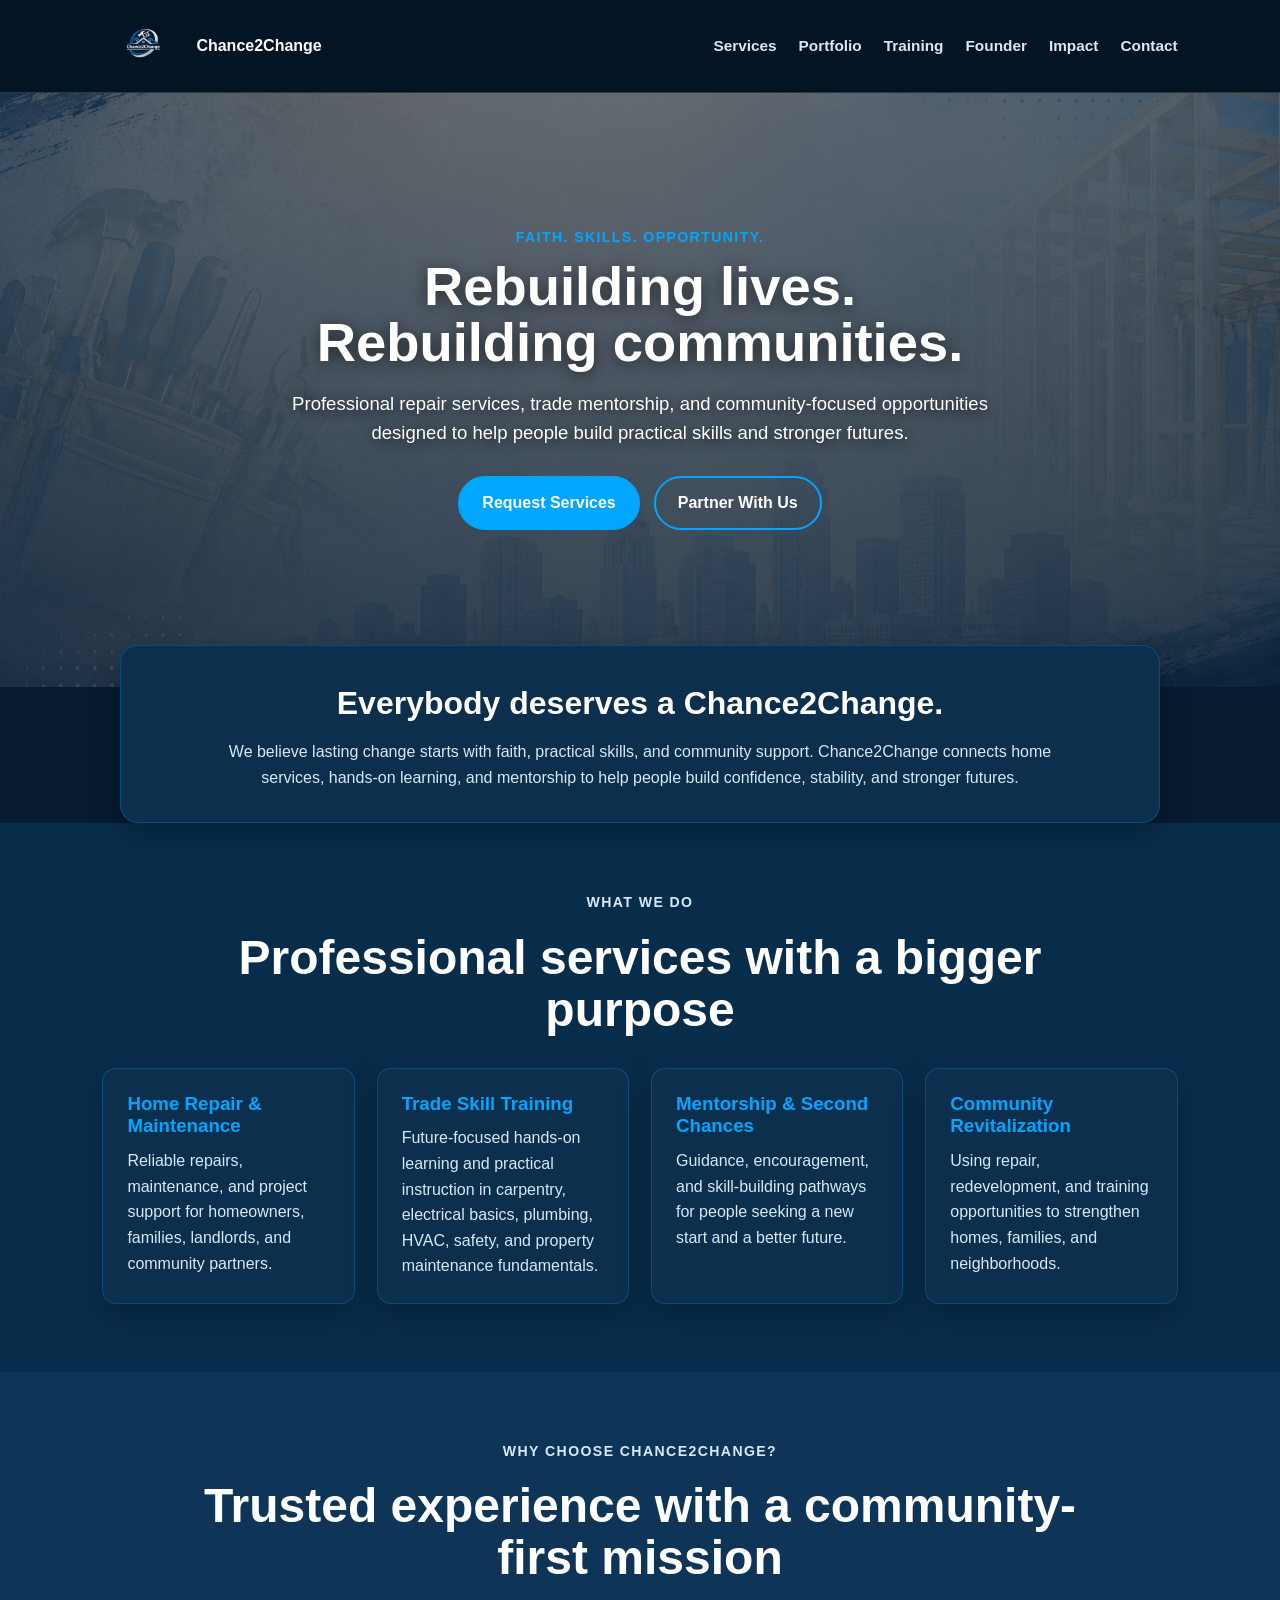
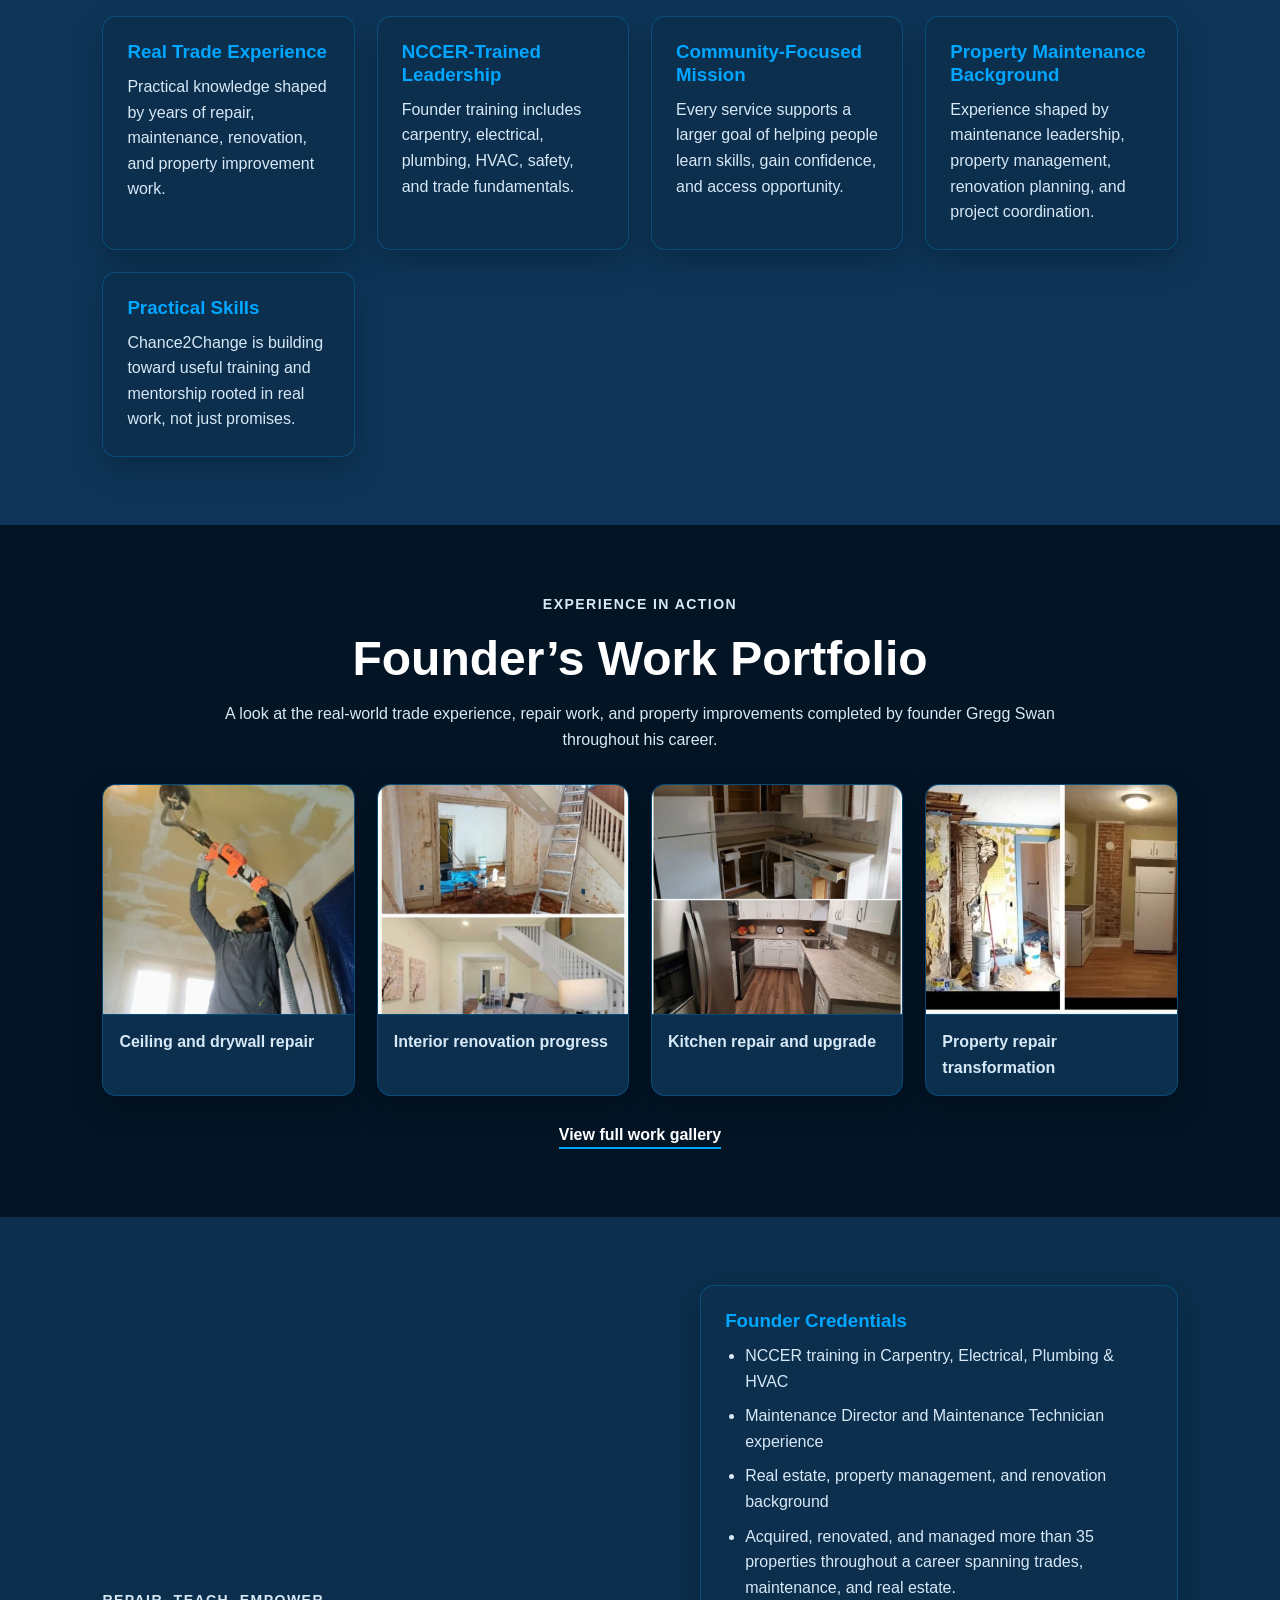
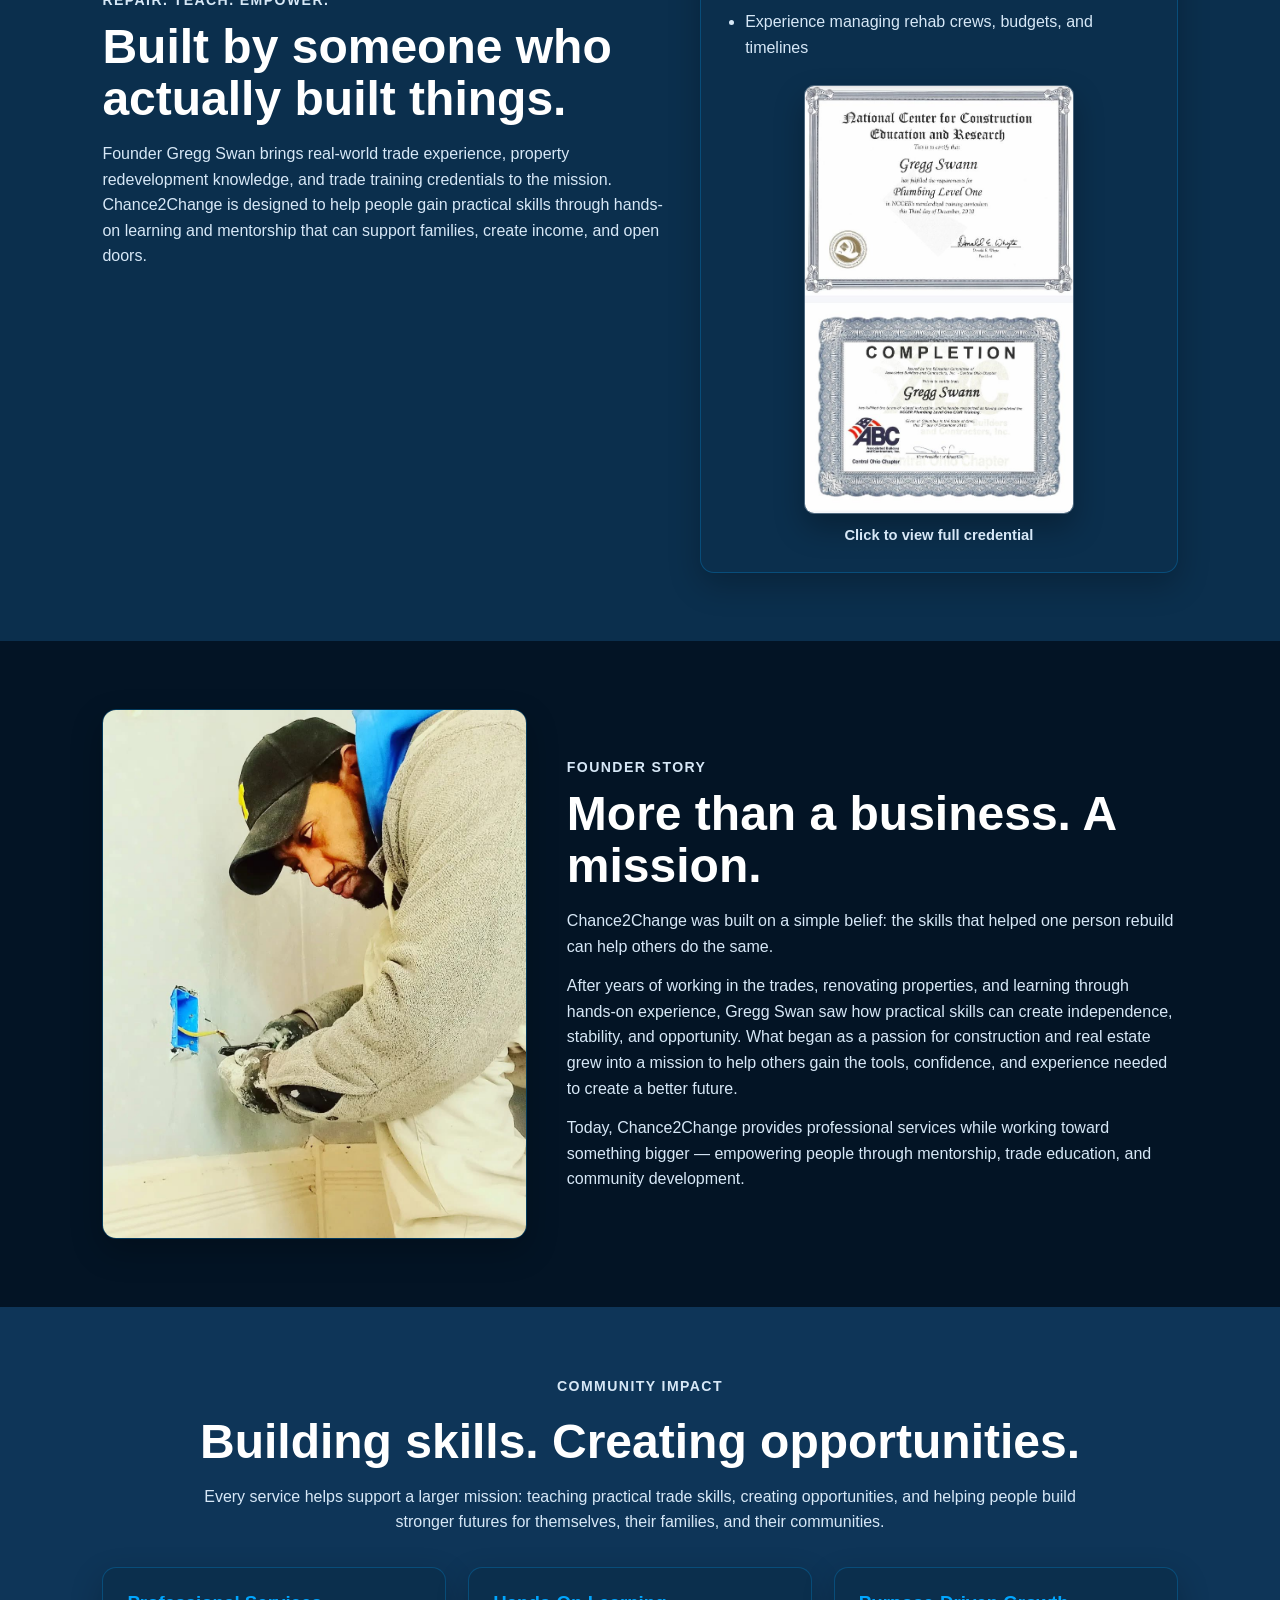
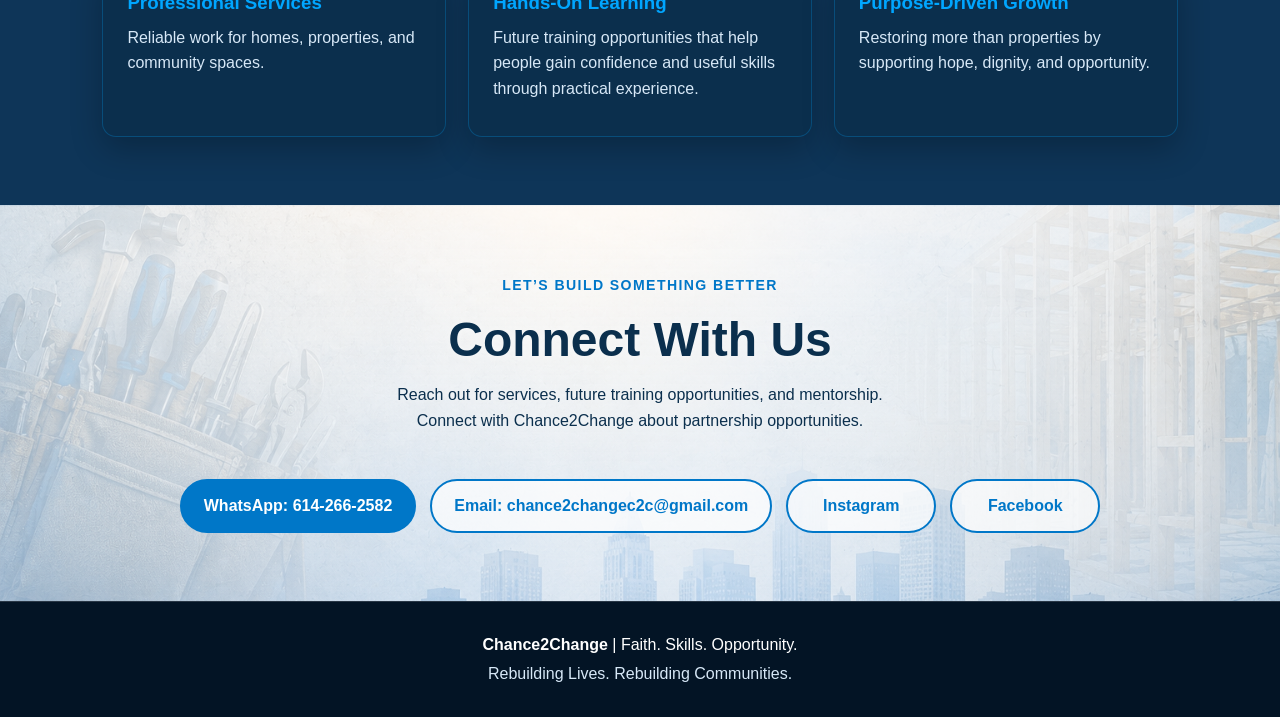
==== index.html @ ebb3506f "Add files via upload" ====
<!DOCTYPE html>
<html lang="en">
<head>
  <meta charset="UTF-8" />
  <meta name="viewport" content="width=device-width, initial-scale=1.0" />
  <title>Chance2Change | Rebuilding Lives. Rebuilding Communities.</title>
  <meta name="description" content="Chance2Change provides professional home services while empowering people through trade skills, mentorship, and community development." />
  <link rel="icon" href="images/logo-new.png" />
  <link rel="stylesheet" href="style.css" />
</head>

<body>
  <header class="site-header">
    <a class="brand" href="#home" aria-label="Chance2Change home">
      <img src="images/logo-new.png" alt="Chance2Change logo" />
      <span>Chance2Change</span>
    </a>

    <nav aria-label="Main navigation">
      <a href="#services">Services</a>
      <a href="#work">Portfolio</a>
      <a href="#training">Training</a>
      <a href="#story">Founder</a>
      <a href="#impact">Impact</a>
      <a href="#contact">Contact</a>
    </nav>
  </header>

  <main>
    <section id="home" class="hero">
      <div class="hero-content">
        <p class="eyebrow">Faith. Skills. Opportunity.</p>
        <h1><span>Rebuilding lives.</span><span>Rebuilding communities.</span></h1>
        <p class="hero-text">
          Professional repair services, trade mentorship, and community-focused opportunities designed to help people build practical skills and stronger futures.
        </p>

        <div class="hero-buttons">
          <a class="btn primary" href="https://wa.me/16142662582" target="_blank" rel="noopener">Request Services</a>
          <a class="btn secondary" href="mailto:chance2changec2c@gmail.com?subject=Chance2Change%20Inquiry">Partner With Us</a>
        </div>
      </div>
    </section>

    <section class="mission-card" aria-labelledby="mission-heading">
      <h2 id="mission-heading">Everybody deserves a Chance2Change.</h2>
      <p>
        We believe lasting change starts with faith, practical skills, and community support. Chance2Change connects home services, hands-on learning, and mentorship to help people build confidence, stability, and stronger futures.
      </p>
    </section>

    <section id="services" class="section">
      <div class="section-heading">
        <p class="eyebrow">What we do</p>
        <h2>Professional services with a bigger purpose</h2>
      </div>

      <div class="cards compact-cards">
        <article>
          <h3>Home Repair & Maintenance</h3>
          <p>Reliable repairs, maintenance, and project support for homeowners, families, landlords, and community partners.</p>
        </article>

        <article>
          <h3>Trade Skill Training</h3>
          <p>Future-focused hands-on learning and practical instruction in carpentry, electrical basics, plumbing, HVAC, safety, and property maintenance fundamentals.</p>
        </article>

        <article>
          <h3>Mentorship & Second Chances</h3>
          <p>Guidance, encouragement, and skill-building pathways for people seeking a new start and a better future.</p>
        </article>

        <article>
          <h3>Community Revitalization</h3>
          <p>Using repair, redevelopment, and training opportunities to strengthen homes, families, and neighborhoods.</p>
        </article>
      </div>
    </section>

    <section class="section trust-section">
      <div class="section-heading">
        <p class="eyebrow">Why Choose Chance2Change?</p>
        <h2>Trusted experience with a community-first mission</h2>
      </div>

      <div class="cards trust-cards">
        <article>
          <h3>Real Trade Experience</h3>
          <p>Practical knowledge shaped by years of repair, maintenance, renovation, and property improvement work.</p>
        </article>

        <article>
          <h3>NCCER-Trained Leadership</h3>
          <p>Founder training includes carpentry, electrical, plumbing, HVAC, safety, and trade fundamentals.</p>
        </article>

        <article>
          <h3>Community-Focused Mission</h3>
          <p>Every service supports a larger goal of helping people learn skills, gain confidence, and access opportunity.</p>
        </article>

        <article>
          <h3>Property Maintenance Background</h3>
          <p>Experience shaped by maintenance leadership, property management, renovation planning, and project coordination.</p>
        </article>

        <article>
          <h3>Practical Skills</h3>
          <p>Chance2Change is building toward useful training and mentorship rooted in real work, not just promises.</p>
        </article>
      </div>
    </section>

    <section id="work" class="section dark-section">
      <div class="section-heading">
        <p class="eyebrow">Experience in Action</p>
        <h2>Founder’s Work Portfolio</h2>
        <p>
          A look at the real-world trade experience, repair work, and property improvements completed by founder Gregg Swan throughout his career.
        </p>
      </div>

      <div class="featured-gallery" aria-label="Featured work portfolio">
        <figure>
          <img src="images/IMG_7921.JPG" alt="Gregg Swan completing ceiling repair work" />
          <figcaption>Ceiling and drywall repair</figcaption>
        </figure>
        <figure>
          <img src="images/IMG_7933.jpg" alt="Interior renovation before and after view" />
          <figcaption>Interior renovation progress</figcaption>
        </figure>
        <figure>
          <img src="images/IMG_7934.jpg" alt="Kitchen improvement before and after view" />
          <figcaption>Kitchen repair and upgrade</figcaption>
        </figure>
        <figure>
          <img src="images/IMG_7937.jpg" alt="Property repair before and after view" />
          <figcaption>Property repair transformation</figcaption>
        </figure>
      </div>

      <a class="text-link" href="gallery.html">View full work gallery</a>
    </section>

    <section id="training" class="split-section">
      <div class="split-copy">
        <p class="eyebrow">Repair. Teach. Empower.</p>
        <h2>Built by someone who actually built things.</h2>
        <p>
          Founder Gregg Swan brings real-world trade experience, property redevelopment knowledge, and trade training credentials to the mission. Chance2Change is designed to help people gain practical skills through hands-on learning and mentorship that can support families, create income, and open doors.
        </p>
      </div>

      <div class="credential-box">
        <h3>Founder Credentials</h3>

        <ul>
          <li>NCCER training in Carpentry, Electrical, Plumbing & HVAC</li>
          <li>Maintenance Director and Maintenance Technician experience</li>
          <li>Real estate, property management, and renovation background</li>
          <li>Acquired, renovated, and managed more than 35 properties throughout a career spanning trades, maintenance, and real estate.</li>
          <li>Experience managing rehab crews, budgets, and timelines</li>
        </ul>

        <a class="certificate-proof" href="images/50bf7ff550904d951df534fcf44e07df.jpg" target="_blank" rel="noopener" aria-label="Open Gregg Swan certificate">
          <img src="images/50bf7ff550904d951df534fcf44e07df.jpg" alt="Gregg Swan certificate" />
          <span>Click to view full credential</span>
        </a>
      </div>
    </section>

    <section id="story" class="founder-section dark-section">
      <div class="founder-image">
        <img src="images/IMG_7919.JPG" alt="Founder Gregg Swan completing hands-on repair work" />
      </div>

      <div class="founder-copy">
        <p class="eyebrow">Founder Story</p>
        <h2>More than a business. A mission.</h2>
        <p>
          Chance2Change was built on a simple belief: the skills that helped one person rebuild can help others do the same.
        </p>
        <p>
          After years of working in the trades, renovating properties, and learning through hands-on experience, Gregg Swan saw how practical skills can create independence, stability, and opportunity. What began as a passion for construction and real estate grew into a mission to help others gain the tools, confidence, and experience needed to create a better future.
        </p>
        <p>
          Today, Chance2Change provides professional services while working toward something bigger — empowering people through mentorship, trade education, and community development.
        </p>
      </div>
    </section>

    <section id="impact" class="section impact-section">
      <div class="section-heading">
        <p class="eyebrow">Community Impact</p>
        <h2>Building skills. Creating opportunities.</h2>
        <p>
          Every service helps support a larger mission: teaching practical trade skills, creating opportunities, and helping people build stronger futures for themselves, their families, and their communities.
        </p>
      </div>

      <div class="impact-points">
        <article>
          <h3>Professional Services</h3>
          <p>Reliable work for homes, properties, and community spaces.</p>
        </article>

        <article>
          <h3>Hands-On Learning</h3>
          <p>Future training opportunities that help people gain confidence and useful skills through practical experience.</p>
        </article>

        <article>
          <h3>Purpose-Driven Growth</h3>
          <p>Restoring more than properties by supporting hope, dignity, and opportunity.</p>
        </article>
      </div>
    </section>

    <section id="contact" class="section contact-section bottom-banner">
      <div class="section-heading">
        <p class="eyebrow">Let’s build something better</p>
        <h2>Connect With Us</h2>
        <p class="contact-copy">
          <span>Reach out for services, future training opportunities, and mentorship.</span>
          <span>Connect with Chance2Change about partnership opportunities.</span>
        </p>
      </div>

      <div class="contact-buttons">
        <a class="btn primary" href="https://wa.me/16142662582" target="_blank" rel="noopener">WhatsApp: 614-266-2582</a>
        <a class="btn secondary" href="mailto:chance2changec2c@gmail.com?subject=Chance2Change%20Inquiry">Email: chance2changec2c@gmail.com</a>
        <a class="btn secondary" href="https://www.instagram.com/chance2.change/" target="_blank" rel="noopener">Instagram</a>
        <a class="btn secondary" href="https://www.facebook.com/search/top?q=Chance2Change" target="_blank" rel="noopener">Facebook</a>
      </div>
    </section>
  </main>

  <footer>
    <p><strong>Chance2Change</strong> | Faith. Skills. Opportunity.</p>
    <p>Rebuilding Lives. Rebuilding Communities.</p>
  </footer>
</body>
</html>
---- style.css ----
* {
  margin: 0;
  padding: 0;
  box-sizing: border-box;
}

:root {
  --navy: #031425;
  --deep-blue: #061b2f;
  --section-blue: #082d4b;
  --panel-blue: #0b2f4d;
  --accent: #00a6ff;
  --text: #ffffff;
  --muted: #d7e8f7;
  --line: rgba(0, 166, 255, 0.25);
  --shadow: 0 12px 32px rgba(0, 0, 0, 0.24);
}

html {
  scroll-behavior: smooth;
}

body {
  font-family: Arial, Helvetica, sans-serif;
  background: var(--deep-blue);
  color: var(--text);
  line-height: 1.6;
}

img {
  display: block;
  max-width: 100%;
}

a {
  color: inherit;
}

.site-header {
  position: sticky;
  top: 0;
  z-index: 1000;
  background: var(--navy);
  border-bottom: 1px solid rgba(255, 255, 255, 0.15);
  padding: 14px 8%;
  display: flex;
  justify-content: space-between;
  align-items: center;
  gap: 24px;
}

.brand {
  color: var(--text);
  text-decoration: none;
  display: flex;
  align-items: center;
  gap: 12px;
  font-weight: 800;
  flex: 0 0 auto;
}

.brand img {
  width: 82px;
  height: 64px;
  object-fit: contain;
  border-radius: 6px;
}

.site-header nav {
  display: flex;
  gap: 22px;
  flex-wrap: wrap;
  justify-content: flex-end;
}

.site-header nav a {
  color: var(--muted);
  text-decoration: none;
  font-weight: 700;
  font-size: 0.96rem;
}

.site-header nav a:hover,
.site-header nav a:focus-visible {
  color: var(--accent);
}

.hero {
  min-height: 66vh;
  display: flex;
  align-items: center;
  justify-content: center;
  text-align: center;
  padding: 72px 8% 96px;
  background:
    linear-gradient(rgba(3, 20, 37, 0.62), rgba(3, 20, 37, 0.78)),
    url("images/banner.png");
  background-size: cover;
  background-position: center;
}

.hero-content {
  max-width: 980px;
}

.eyebrow {
  color: var(--accent);
  font-weight: 800;
  letter-spacing: 0.1em;
  text-transform: uppercase;
  margin-bottom: 10px;
  font-size: 0.88rem;
}

.hero h1 {
  font-size: clamp(2.25rem, 4.25vw, 3.65rem);
  line-height: 1.03;
  margin-bottom: 18px;
  text-shadow: 0 3px 16px rgba(0, 0, 0, 0.55);
}

.hero h1 span {
  display: block;
  white-space: nowrap;
}

.hero-text {
  color: var(--text);
  font-size: 1.16rem;
  max-width: 760px;
  margin: 0 auto 28px;
  text-shadow: 0 2px 12px rgba(0, 0, 0, 0.65);
}

.hero-buttons,
.contact-buttons {
  display: flex;
  justify-content: center;
  gap: 14px;
  flex-wrap: wrap;
}

.btn {
  display: inline-flex;
  align-items: center;
  justify-content: center;
  min-height: 48px;
  padding: 12px 22px;
  border-radius: 999px;
  text-decoration: none;
  font-weight: 800;
  transition: background-color 0.2s ease, color 0.2s ease, border-color 0.2s ease;
}

.btn.primary {
  background: var(--accent);
  color: var(--text);
  border: 2px solid var(--accent);
}

.btn.secondary {
  background: transparent;
  border: 2px solid var(--accent);
  color: var(--text);
}

.btn:hover,
.btn:focus-visible {
  background: var(--text);
  border-color: var(--text);
  color: var(--navy);
}

.mission-card {
  margin: -42px auto 0;
  width: min(1040px, 88%);
  background: var(--panel-blue);
  border: 1px solid var(--line);
  border-radius: 18px;
  padding: 32px;
  position: relative;
  z-index: 3;
  box-shadow: var(--shadow);
  text-align: center;
}

.mission-card h2 {
  font-size: clamp(1.55rem, 3vw, 2rem);
  margin-bottom: 10px;
}

.mission-card p {
  color: var(--muted);
  max-width: 850px;
  margin: 0 auto;
}

.section,
.split-section,
.founder-section,
.page-intro {
  padding: 68px 8%;
}

.section {
  text-align: center;
  background: var(--section-blue);
}

.dark-section {
  background: var(--navy);
}

.impact-section {
  background: #0e3558;
}

.section-heading {
  max-width: 900px;
  margin: 0 auto;
}

.section h2,
.split-section h2,
.founder-section h2,
.page-intro h1 {
  font-size: clamp(1.9rem, 4vw, 3rem);
  line-height: 1.08;
  margin-bottom: 16px;
}

.section p,
.split-section p,
.founder-section p,
.page-intro p {
  color: var(--muted);
}

.section-heading p {
  margin: 0 auto 18px;
}

.cards,
.impact-points,
.featured-gallery,
.gallery-grid {
  display: grid;
  grid-template-columns: repeat(auto-fit, minmax(230px, 1fr));
  gap: 22px;
  margin-top: 32px;
}

.cards article,
.impact-points article,
.credential-box,
.featured-gallery figure,
.gallery-grid figure {
  background: var(--panel-blue);
  border: 1px solid var(--line);
  border-radius: 14px;
  box-shadow: var(--shadow);
}

.cards article,
.impact-points article,
.credential-box {
  padding: 24px;
}

.compact-cards article,
.trust-cards article,
.impact-points article {
  display: flex;
  min-height: 190px;
  flex-direction: column;
  justify-content: flex-start;
  text-align: left;
}

.cards h3,
.impact-points h3,
.credential-box h3 {
  color: var(--accent);
  margin-bottom: 10px;
  line-height: 1.22;
}

.cards p,
.impact-points p {
  margin: 0;
}

.trust-section {
  background: #0e3558;
}

.trust-cards {
  grid-template-columns: repeat(auto-fit, minmax(220px, 1fr));
}

.trust-cards article {
  min-height: 175px;
}

.featured-gallery {
  grid-template-columns: repeat(4, minmax(0, 1fr));
}

.featured-gallery figure,
.gallery-grid figure {
  overflow: hidden;
}

.featured-gallery img,
.gallery-grid img {
  width: 100%;
  height: 230px;
  object-fit: cover;
  border-bottom: 1px solid var(--line);
}

.featured-gallery figcaption,
.gallery-grid figcaption {
  min-height: 54px;
  padding: 14px 16px;
  color: var(--muted);
  font-weight: 700;
  text-align: left;
}

.text-link {
  display: inline-block;
  margin-top: 26px;
  color: var(--text);
  font-weight: 800;
  text-decoration: none;
  border-bottom: 2px solid var(--accent);
}

.text-link:hover,
.text-link:focus-visible {
  color: var(--accent);
}

.split-section {
  display: grid;
  grid-template-columns: minmax(0, 1fr) minmax(320px, 0.85fr);
  gap: 36px;
  align-items: center;
  background: var(--panel-blue);
}

.split-copy {
  max-width: 720px;
}

.credential-box {
  text-align: left;
}

.credential-box ul {
  padding-left: 20px;
  color: var(--muted);
}

.credential-box li {
  margin-bottom: 9px;
}

.certificate-proof {
  display: block;
  margin-top: 24px;
  text-align: center;
  text-decoration: none;
}

.certificate-proof img {
  width: min(100%, 270px);
  margin: 0 auto;
  border-radius: 10px;
  box-shadow: 0 14px 30px rgba(0, 0, 0, 0.28);
  border: 1px solid rgba(255, 255, 255, 0.28);
}

.certificate-proof span {
  display: inline-block;
  margin-top: 10px;
  color: var(--muted);
  font-size: 0.92rem;
  font-weight: 700;
}

.founder-section {
  display: grid;
  grid-template-columns: minmax(260px, 0.82fr) minmax(0, 1.18fr);
  gap: 40px;
  align-items: center;
}

.founder-image img {
  width: 100%;
  aspect-ratio: 4 / 5;
  object-fit: cover;
  border-radius: 14px;
  border: 1px solid var(--line);
  box-shadow: var(--shadow);
}

.founder-copy {
  max-width: 840px;
}

.founder-copy p + p {
  margin-top: 14px;
}

.impact-points {
  align-items: stretch;
}

.impact-points article {
  min-height: 170px;
}

.contact-section .section-heading {
  margin-bottom: 28px;
}

.contact-buttons .btn {
  min-width: 150px;
}

.contact-section.bottom-banner {
  min-height: 360px;
  display: flex;
  flex-direction: column;
  justify-content: center;
  background:
    linear-gradient(rgba(255, 255, 255, 0.5), rgba(215, 232, 247, 0.34)),
    url("images/banner.png");
  background-size: cover;
  background-position: center;
  border-top: 1px solid rgba(255, 255, 255, 0.15);
}

.contact-section.bottom-banner h2,
.contact-section.bottom-banner p {
  color: #0b2f4d;
  text-shadow: 0 1px 8px rgba(255, 255, 255, 0.55);
}

.contact-section.bottom-banner .eyebrow {
  color: #0077c8;
  text-shadow: 0 1px 8px rgba(255, 255, 255, 0.55);
}

.contact-copy span {
  display: block;
}

.contact-section.bottom-banner .btn.primary {
  background: #0077c8;
  border-color: #0077c8;
  color: var(--text);
}

.contact-section.bottom-banner .btn.secondary {
  background: rgba(255, 255, 255, 0.7);
  border-color: #0077c8;
  color: #0077c8;
}

.contact-section.bottom-banner .btn:hover,
.contact-section.bottom-banner .btn:focus-visible {
  background: var(--accent);
  border-color: var(--accent);
  color: var(--text);
}

.page-intro {
  text-align: center;
}

.page-intro p {
  max-width: 820px;
  margin: 0 auto;
}

.gallery-page {
  padding-top: 46px;
}

.gallery-grid {
  grid-template-columns: repeat(3, minmax(0, 1fr));
  margin-top: 0;
}

.gallery-grid img {
  height: 260px;
}

footer {
  background: var(--navy);
  color: var(--text);
  text-align: center;
  padding: 30px 8%;
  border-top: 1px solid rgba(255, 255, 255, 0.15);
}

footer p + p {
  color: var(--muted);
  margin-top: 4px;
}

@media (max-width: 980px) {
  .site-header {
    flex-direction: column;
    gap: 12px;
  }

  .site-header nav {
    justify-content: center;
    gap: 14px 18px;
  }

  .featured-gallery,
  .gallery-grid {
    grid-template-columns: repeat(2, minmax(0, 1fr));
  }

  .split-section,
  .founder-section {
    grid-template-columns: 1fr;
  }

  .founder-image {
    max-width: 440px;
  }
}

@media (max-width: 640px) {
  .site-header {
    padding: 12px 5%;
  }

  .brand img {
    width: 70px;
    height: 54px;
  }

  .site-header nav {
    font-size: 0.9rem;
  }

  .hero {
    min-height: auto;
    padding: 56px 6% 76px;
  }

  .hero h1 span {
    white-space: normal;
  }

  .mission-card {
    margin-top: 0;
    width: 100%;
    border-radius: 0;
    padding: 28px 6%;
  }

  .section,
  .split-section,
  .founder-section,
  .page-intro {
    padding: 52px 6%;
  }

  .cards,
  .impact-points,
  .featured-gallery,
  .gallery-grid {
    grid-template-columns: 1fr;
    gap: 18px;
  }

  .compact-cards article,
  .impact-points article {
    min-height: auto;
  }

  .featured-gallery img,
  .gallery-grid img {
    height: 220px;
  }

  .btn {
    width: 100%;
  }

  .contact-buttons {
    width: 100%;
  }

  .contact-buttons .btn {
    min-width: 0;
  }

  .contact-section.bottom-banner {
    min-height: 330px;
  }
}
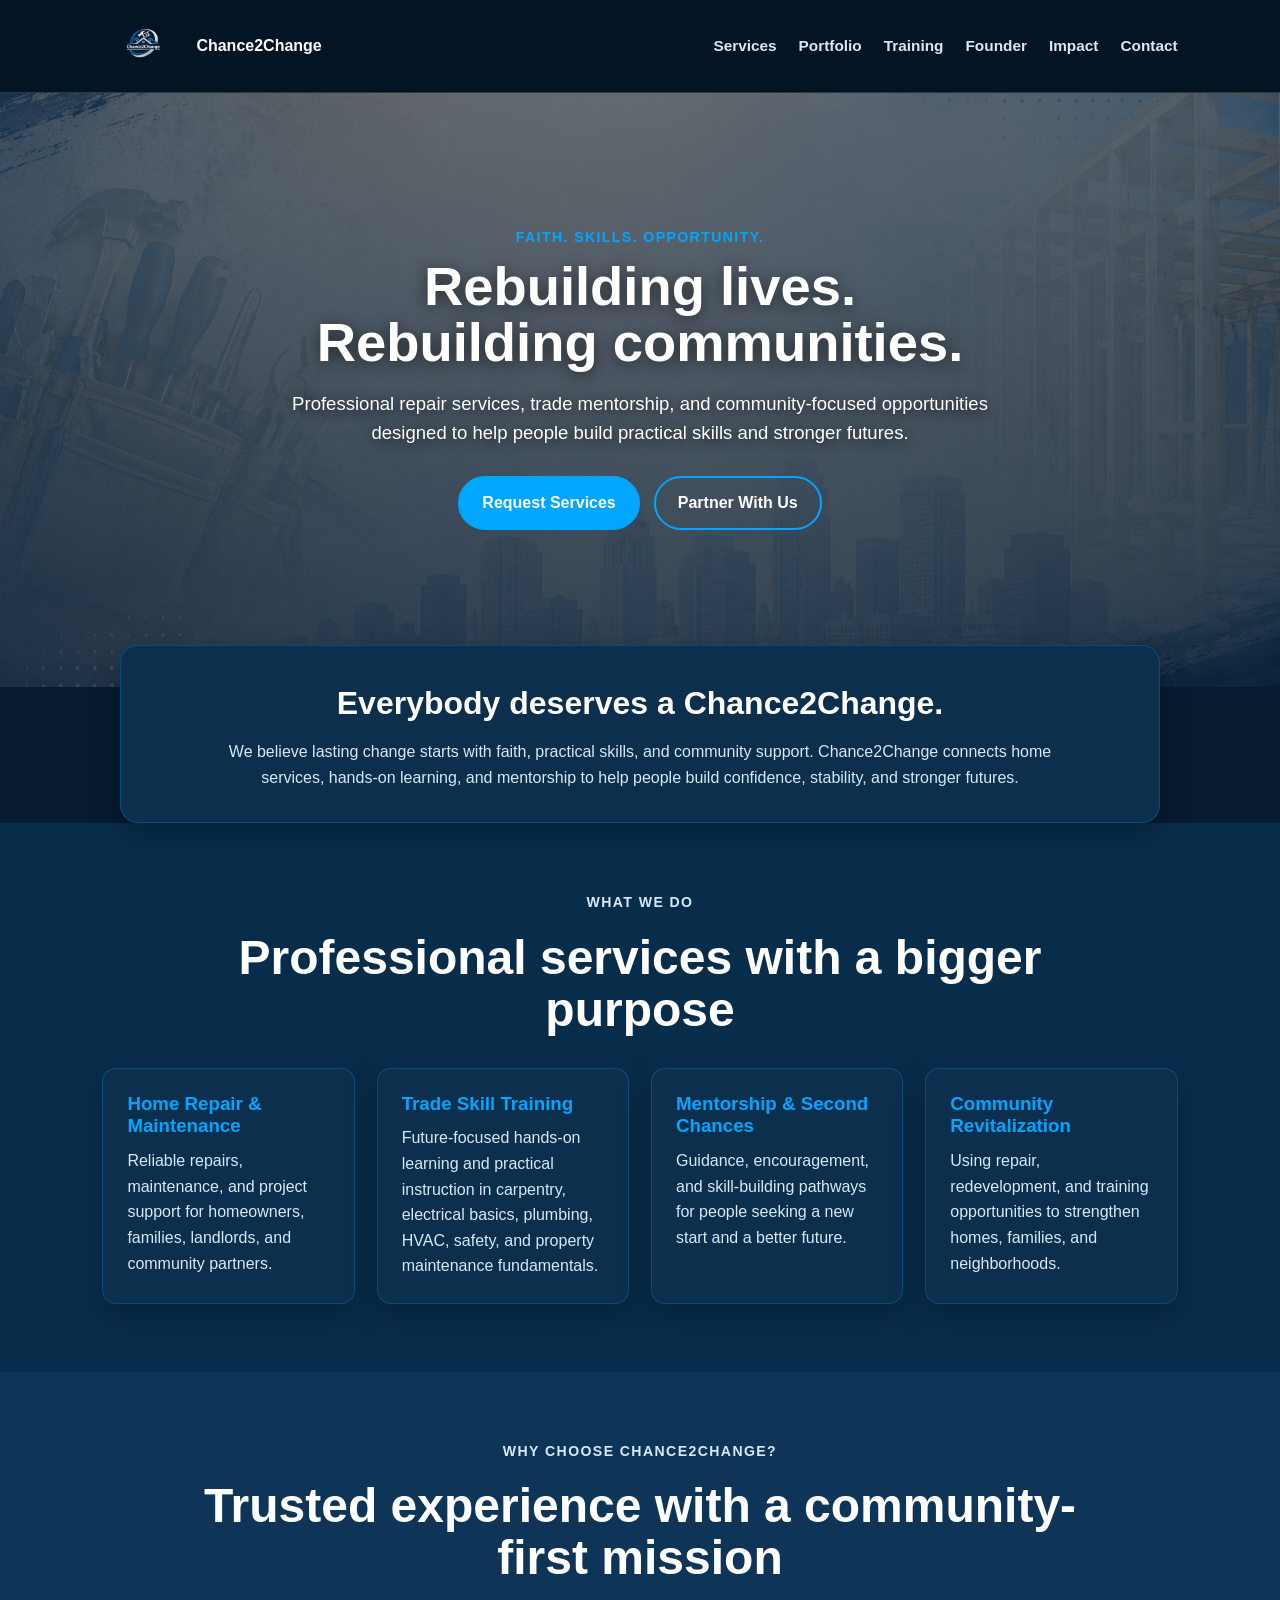
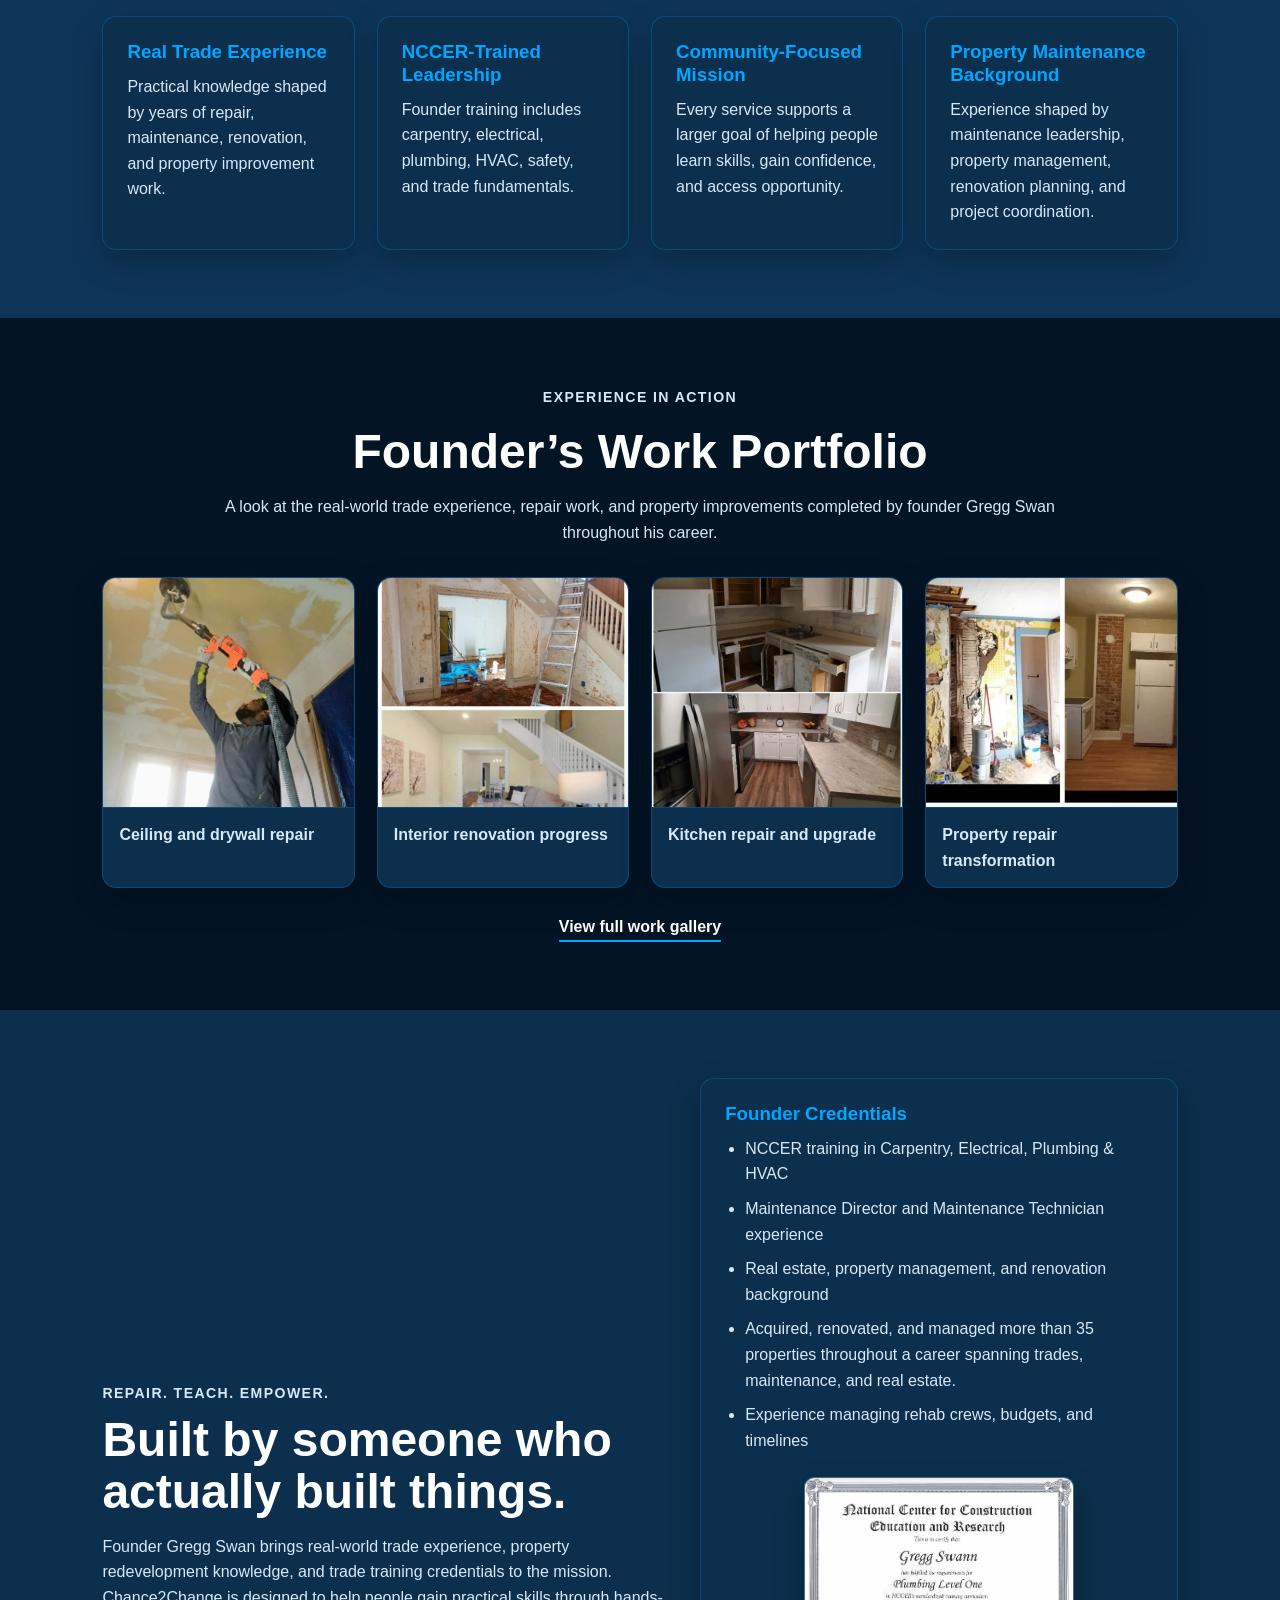
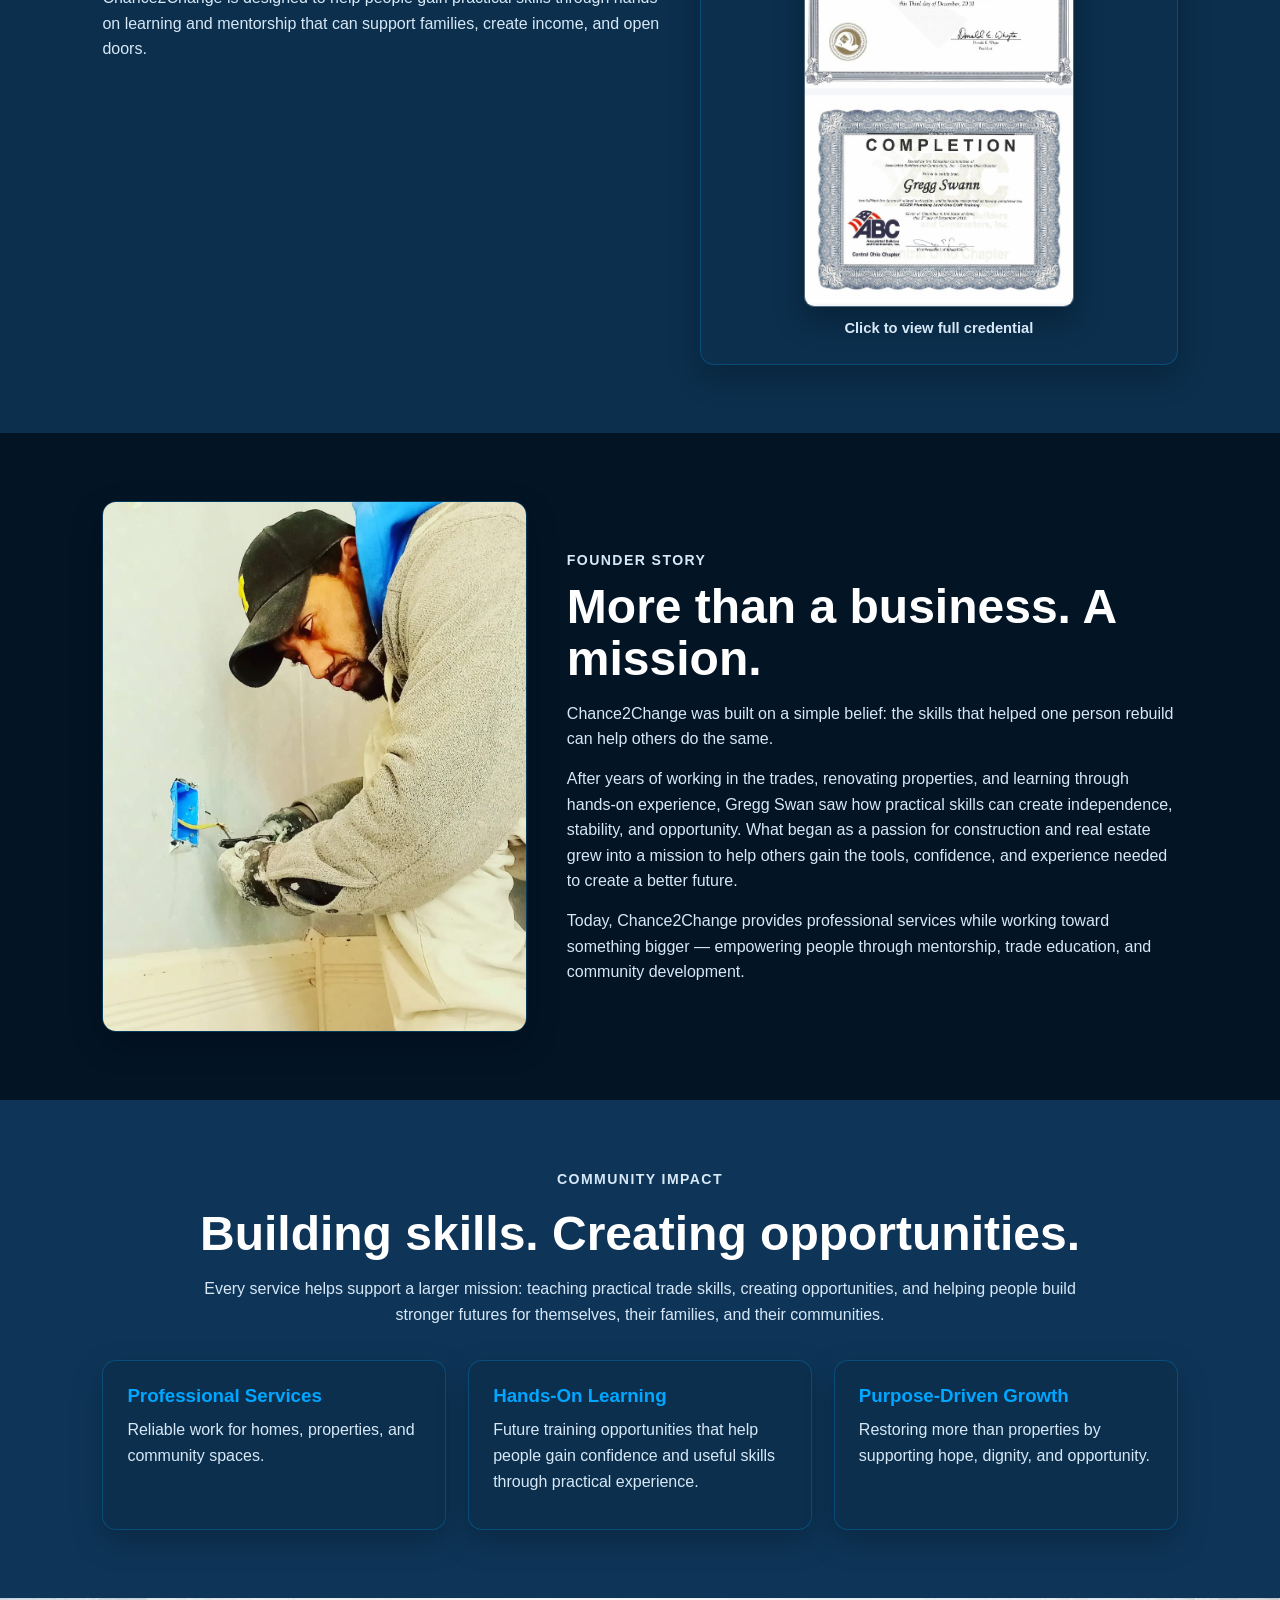
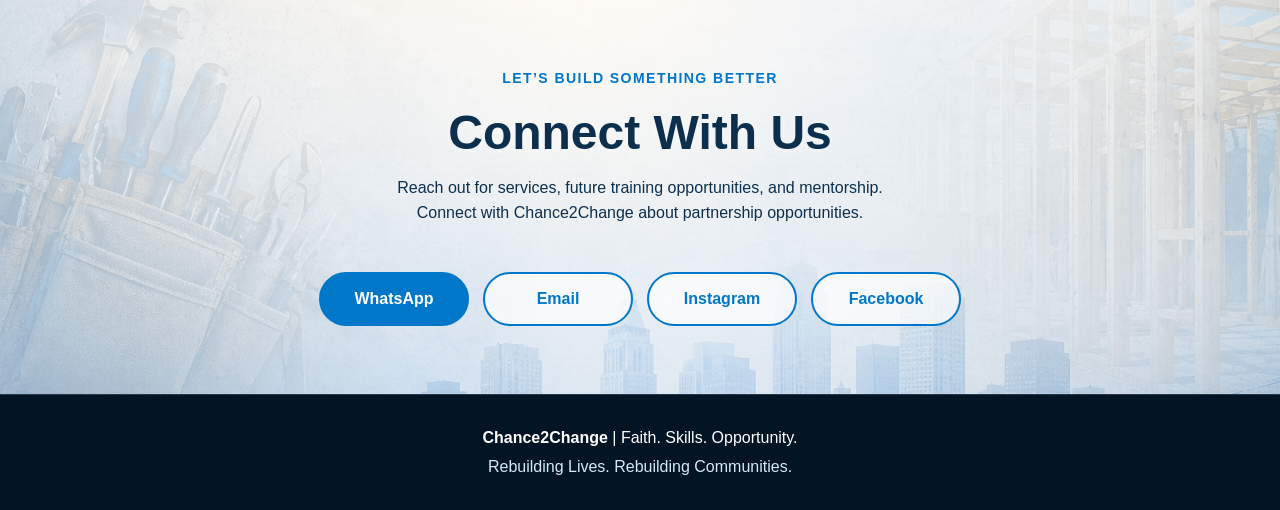
==== commit 046b6417: "Add files via upload" ====
--- a/index.html
+++ b/index.html
@@ -104,11 +104,6 @@
           <h3>Property Maintenance Background</h3>
           <p>Experience shaped by maintenance leadership, property management, renovation planning, and project coordination.</p>
         </article>
-
-        <article>
-          <h3>Practical Skills</h3>
-          <p>Chance2Change is building toward useful training and mentorship rooted in real work, not just promises.</p>
-        </article>
       </div>
     </section>
 
@@ -228,8 +223,8 @@
       </div>
 
       <div class="contact-buttons">
-        <a class="btn primary" href="https://wa.me/16142662582" target="_blank" rel="noopener">WhatsApp: 614-266-2582</a>
-        <a class="btn secondary" href="mailto:chance2changec2c@gmail.com?subject=Chance2Change%20Inquiry">Email: chance2changec2c@gmail.com</a>
+        <a class="btn primary" href="https://wa.me/16142662582" target="_blank" rel="noopener">WhatsApp</a>
+        <a class="btn secondary" href="mailto:chance2changec2c@gmail.com">Email</a>
         <a class="btn secondary" href="https://www.instagram.com/chance2.change/" target="_blank" rel="noopener">Instagram</a>
         <a class="btn secondary" href="https://www.facebook.com/search/top?q=Chance2Change" target="_blank" rel="noopener">Facebook</a>
       </div>
--- a/style.css
+++ b/style.css
@@ -295,7 +295,7 @@
 }
 
 .trust-cards {
-  grid-template-columns: repeat(auto-fit, minmax(220px, 1fr));
+  grid-template-columns: repeat(4, minmax(0, 1fr));
 }
 
 .trust-cards article {
@@ -524,7 +524,8 @@
   }
 
   .featured-gallery,
-  .gallery-grid {
+  .gallery-grid,
+  .trust-cards {
     grid-template-columns: repeat(2, minmax(0, 1fr));
   }
 
@@ -578,6 +579,7 @@
   .cards,
   .impact-points,
   .featured-gallery,
+  .trust-cards,
   .gallery-grid {
     grid-template-columns: 1fr;
     gap: 18px;
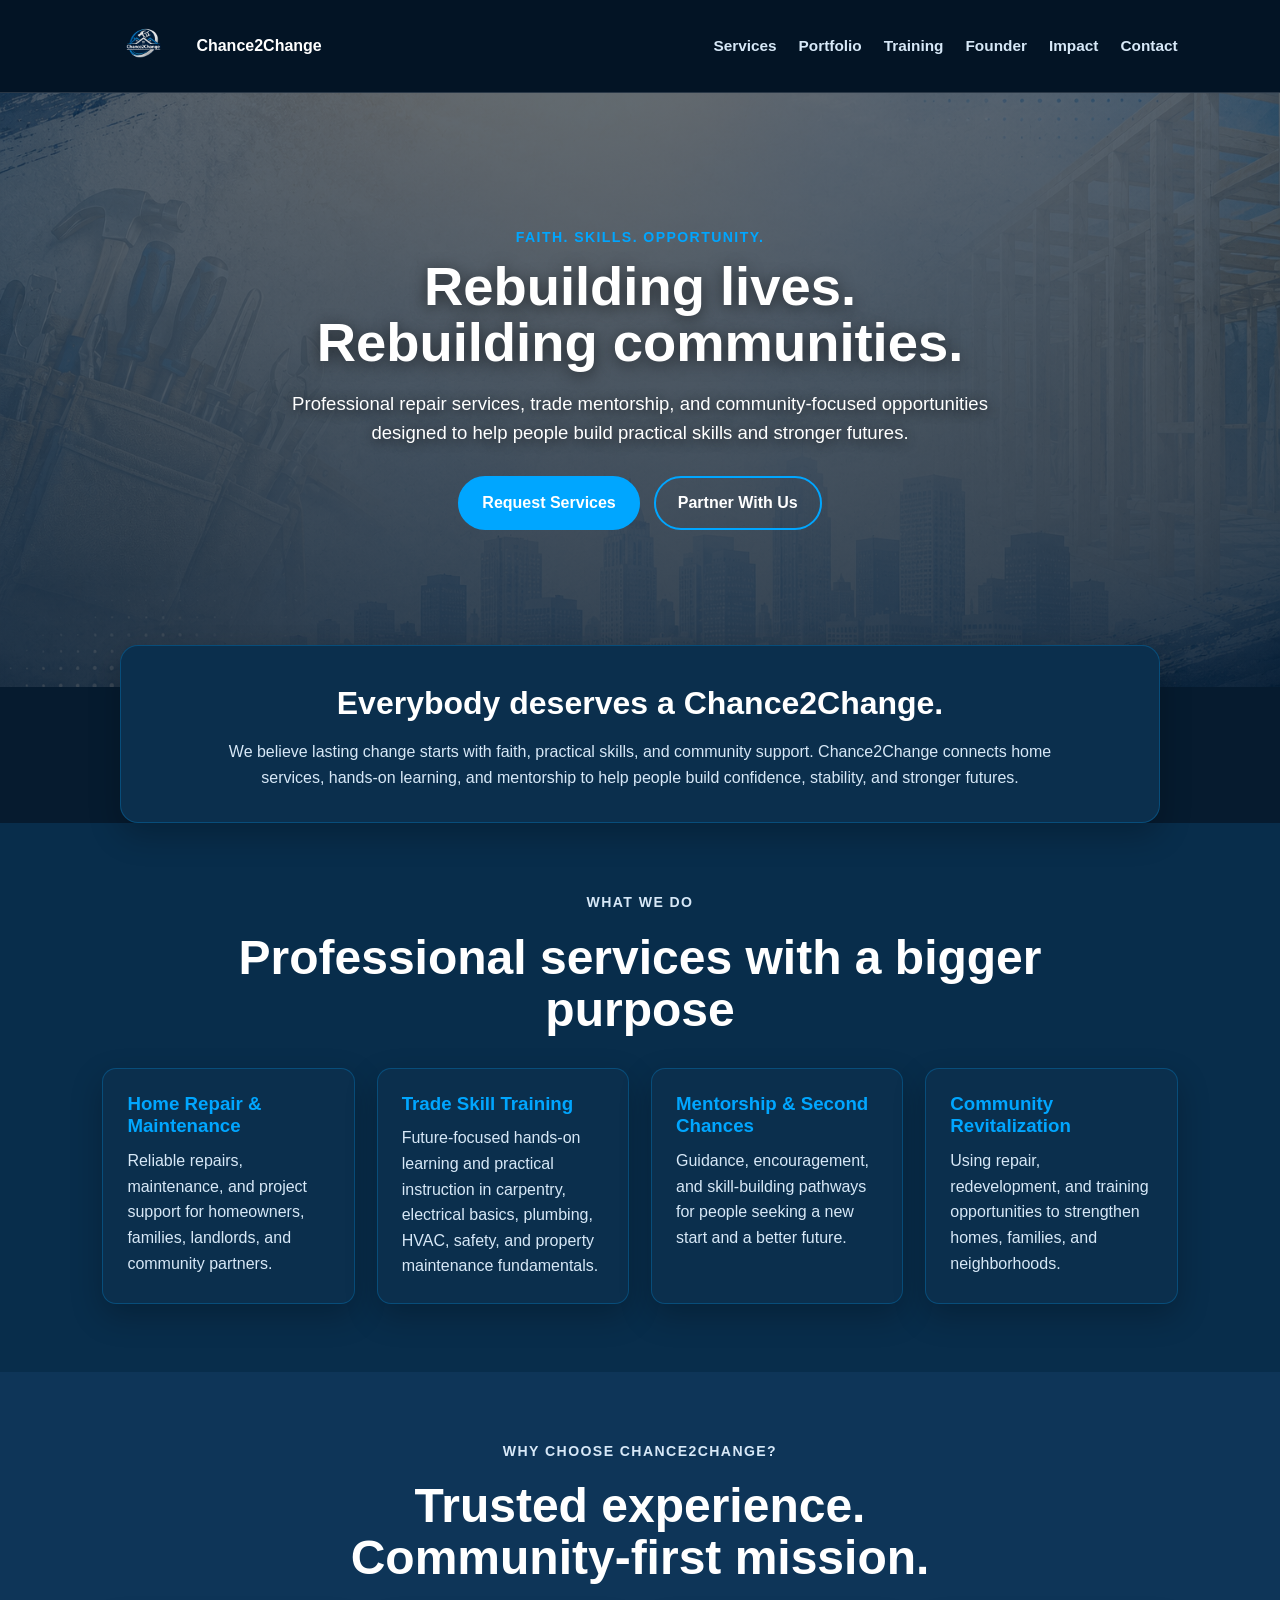
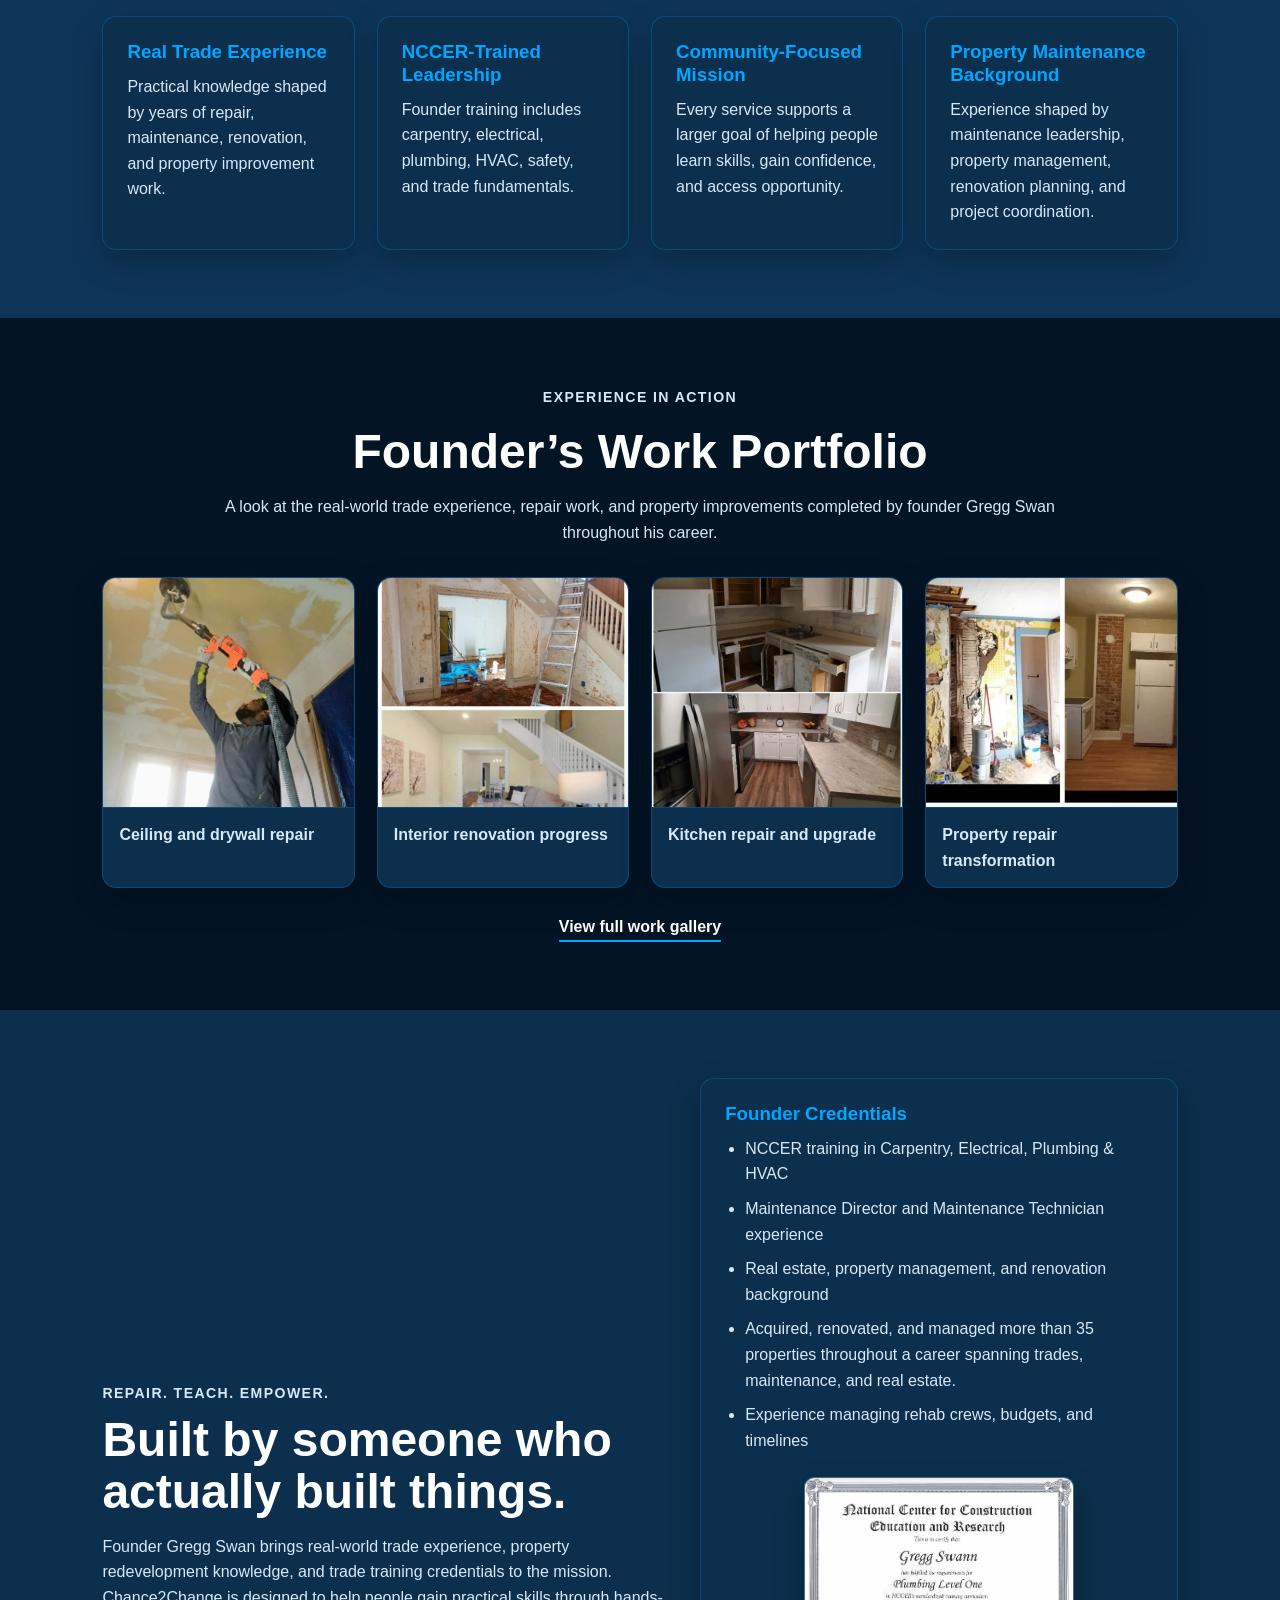
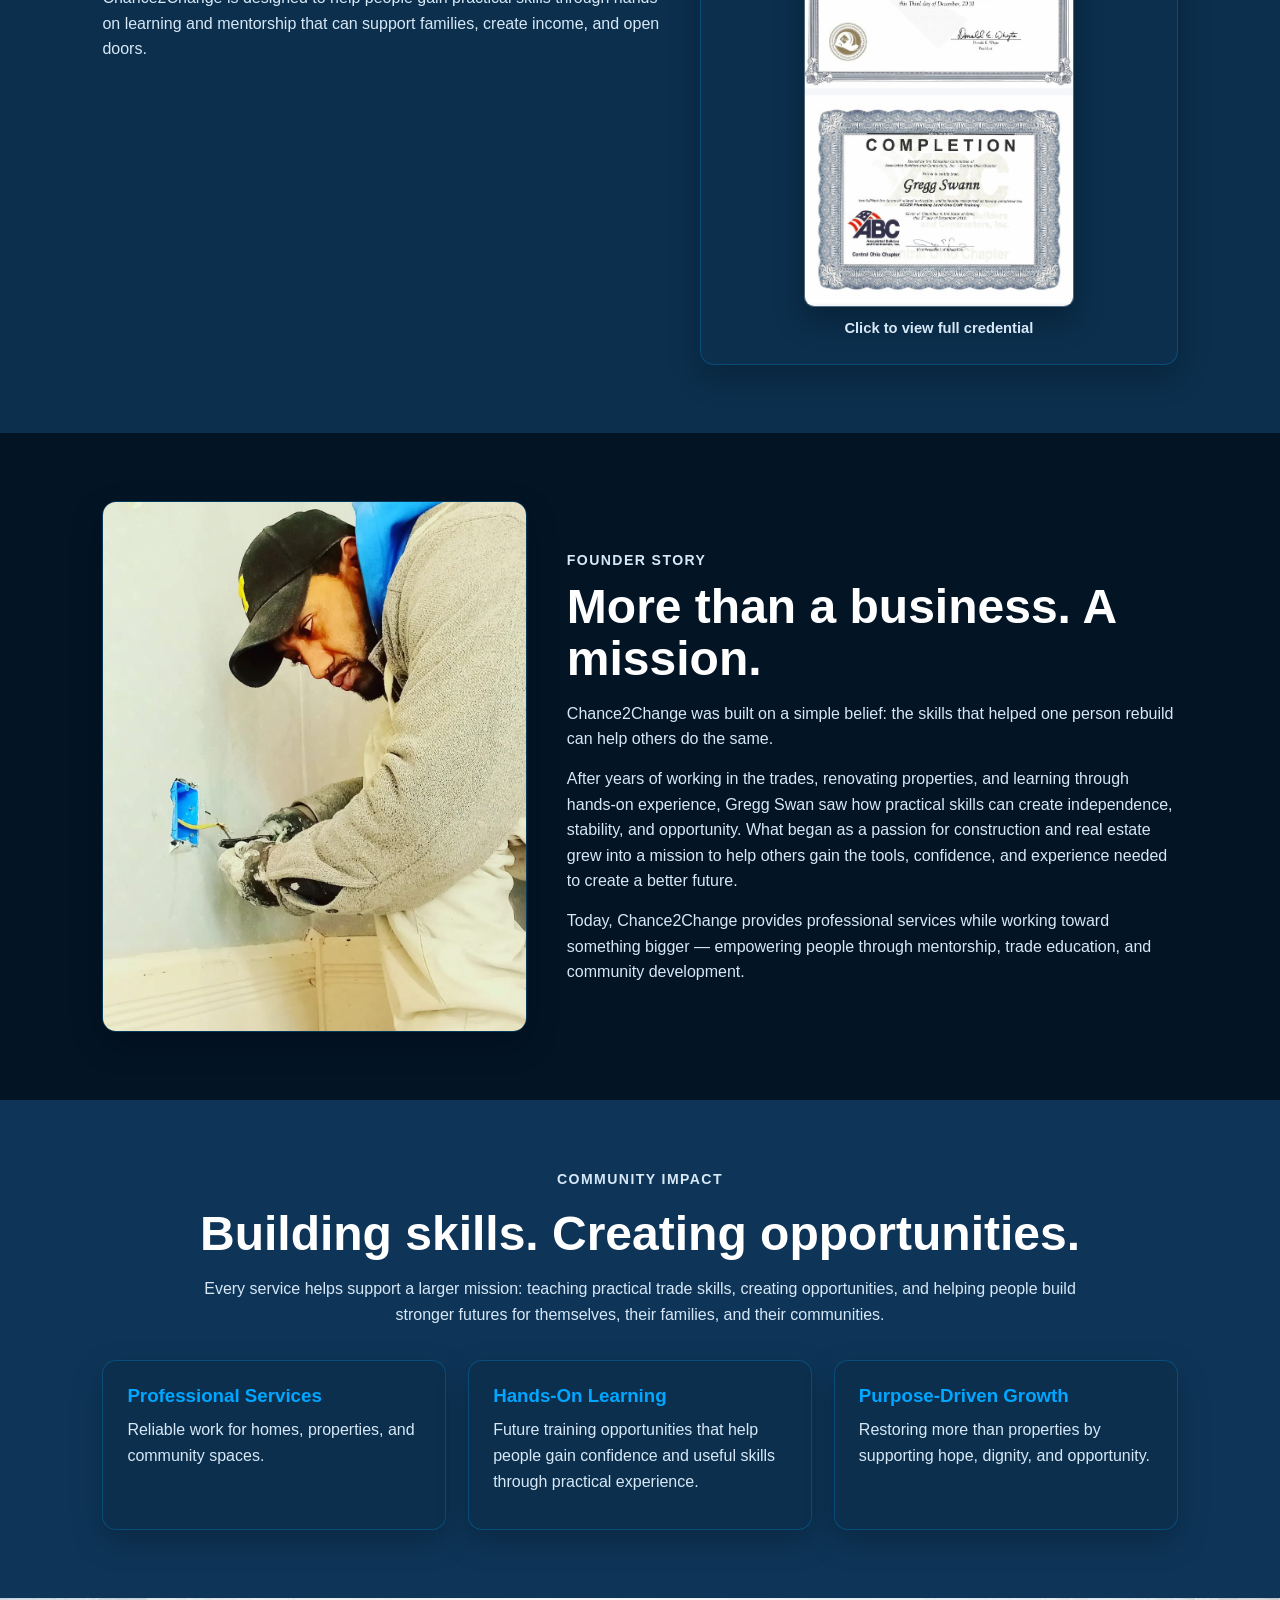
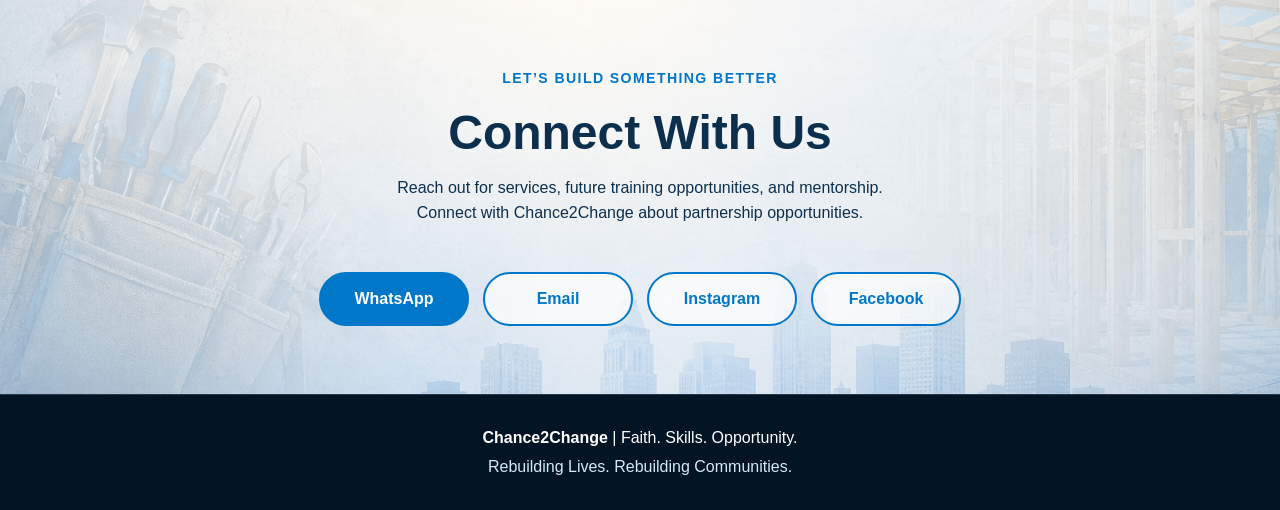
==== commit 39f8fd0d: "Add files via upload" ====
--- a/index.html
+++ b/index.html
@@ -81,7 +81,7 @@
     <section class="section trust-section">
       <div class="section-heading">
         <p class="eyebrow">Why Choose Chance2Change?</p>
-        <h2>Trusted experience with a community-first mission</h2>
+        <h2><span>Trusted experience.</span><span>Community-first mission.</span></h2>
       </div>
 
       <div class="cards trust-cards">
--- a/style.css
+++ b/style.css
@@ -229,6 +229,10 @@
   margin-bottom: 16px;
 }
 
+.section h2 span {
+  display: block;
+}
+
 .section p,
 .split-section p,
 .founder-section p,
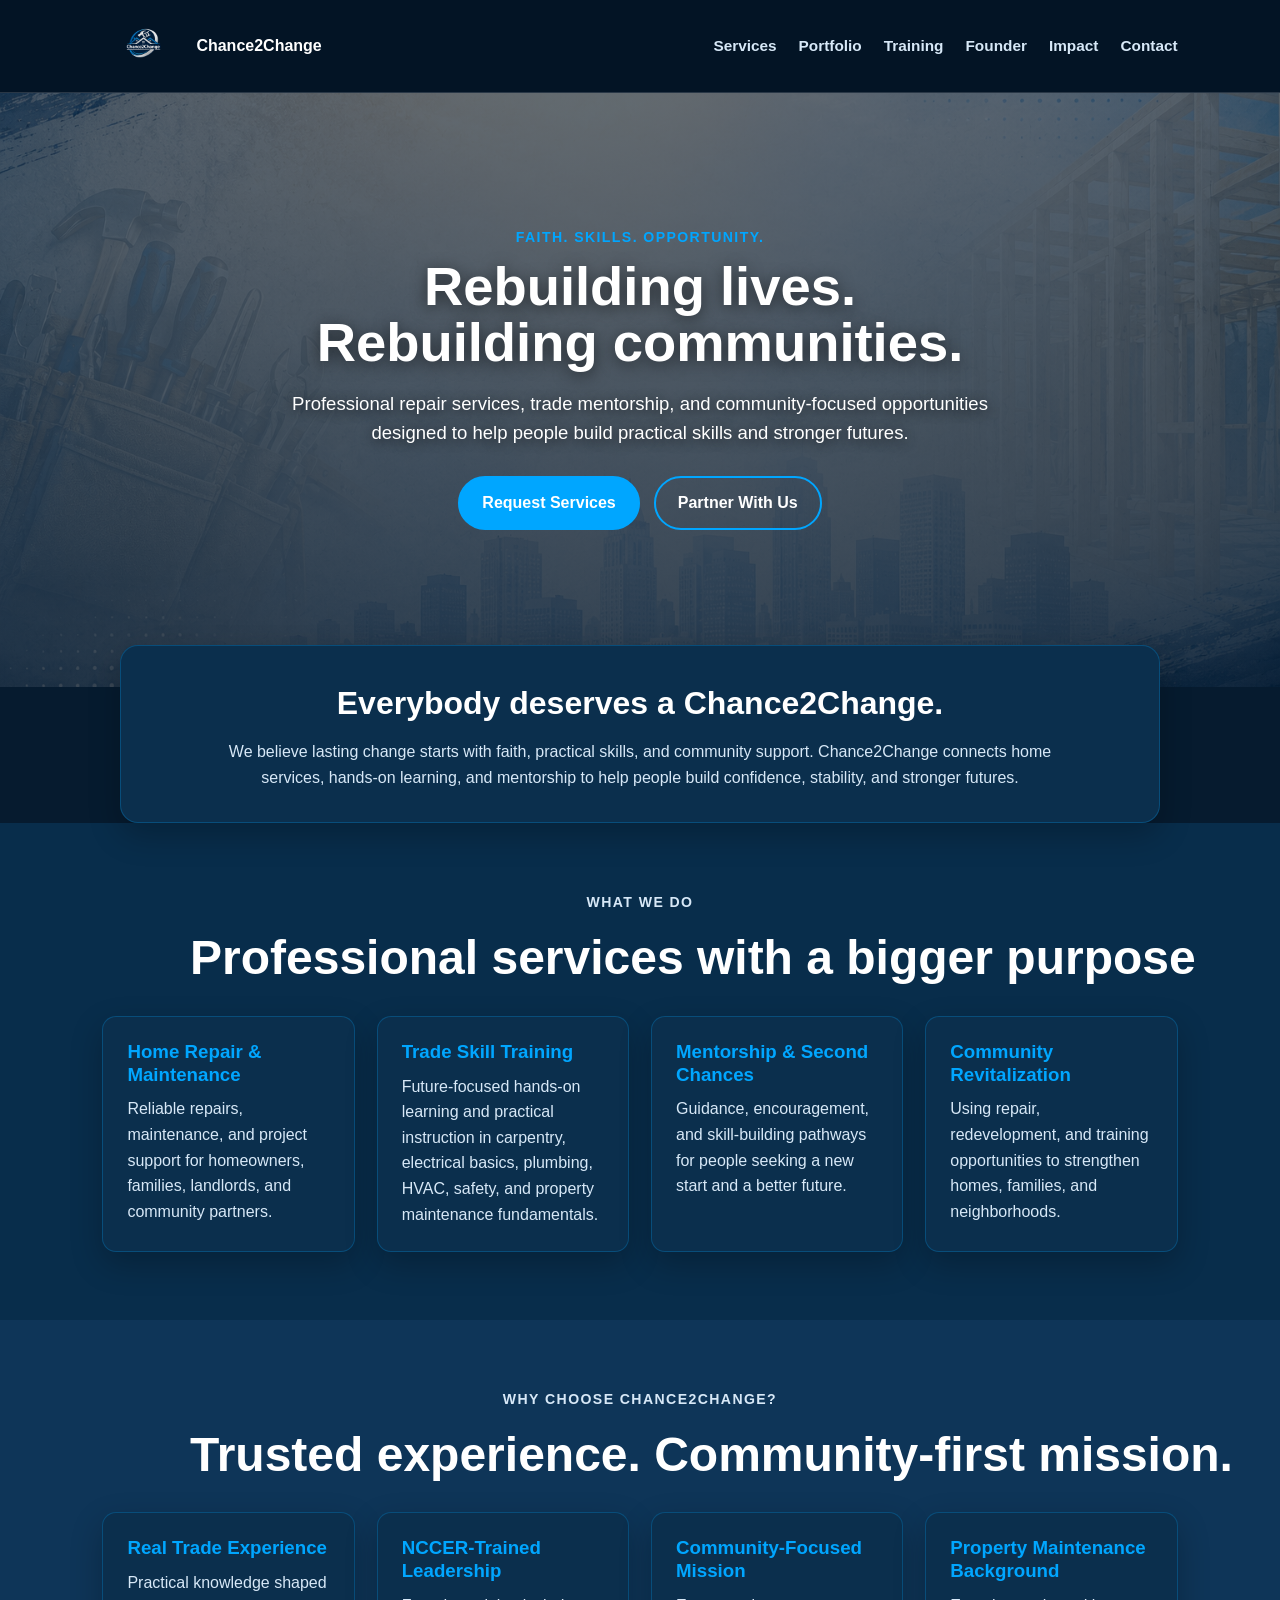
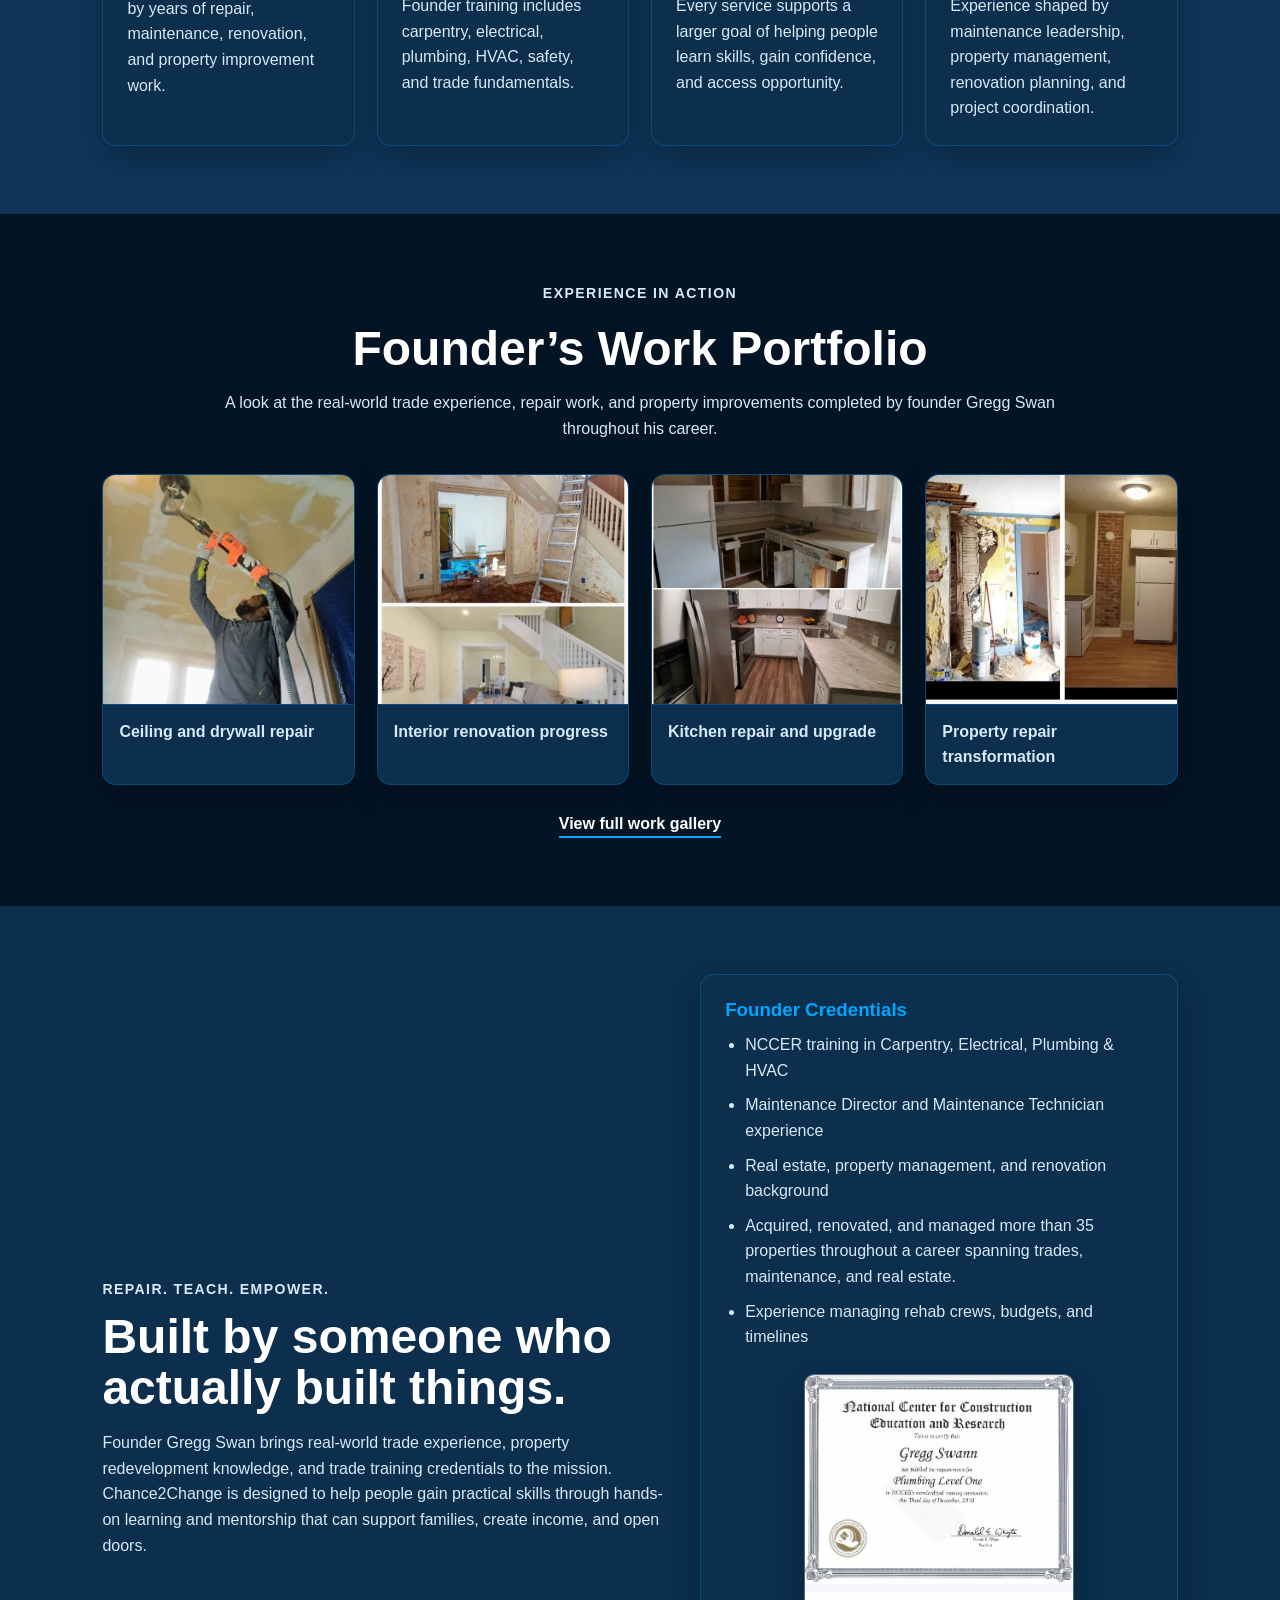
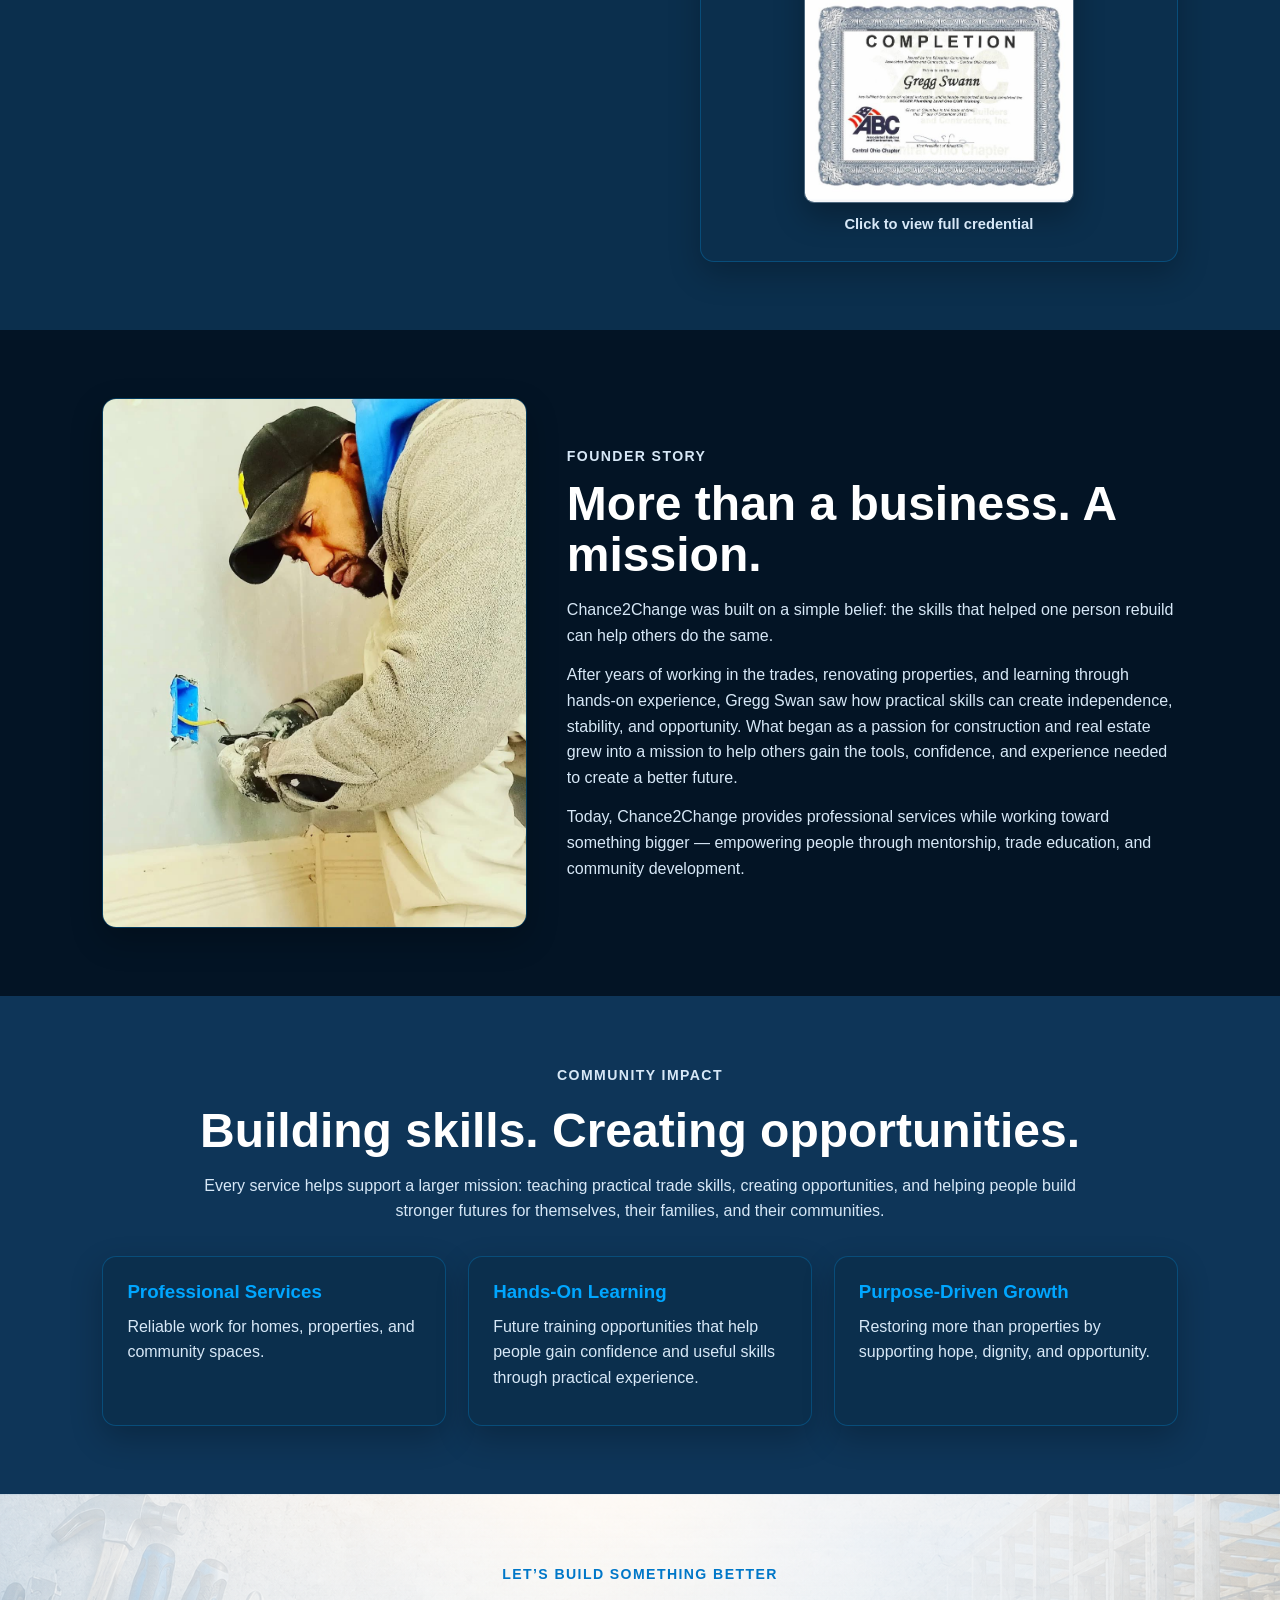
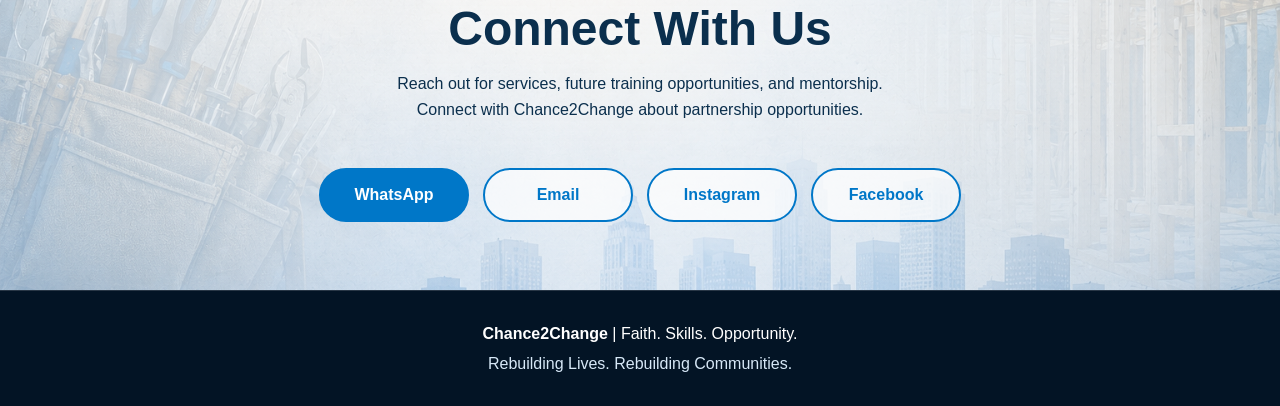
==== commit 865eca21: "Add files via upload" ====
--- a/index.html
+++ b/index.html
@@ -52,7 +52,7 @@
     <section id="services" class="section">
       <div class="section-heading">
         <p class="eyebrow">What we do</p>
-        <h2>Professional services with a bigger purpose</h2>
+        <h2 class="single-line-heading">Professional services with a bigger purpose</h2>
       </div>
 
       <div class="cards compact-cards">
@@ -81,7 +81,7 @@
     <section class="section trust-section">
       <div class="section-heading">
         <p class="eyebrow">Why Choose Chance2Change?</p>
-        <h2><span>Trusted experience.</span><span>Community-first mission.</span></h2>
+        <h2 class="single-line-heading">Trusted experience. Community-first mission.</h2>
       </div>
 
       <div class="cards trust-cards">
--- a/style.css
+++ b/style.css
@@ -229,8 +229,12 @@
   margin-bottom: 16px;
 }
 
-.section h2 span {
-  display: block;
+.single-line-heading {
+  max-width: 1200px;
+  margin-left: auto;
+  margin-right: auto;
+  white-space: nowrap;
+  font-size: clamp(2.7rem, 3.6vw, 4rem);
 }
 
 .section p,
@@ -533,6 +537,11 @@
     grid-template-columns: repeat(2, minmax(0, 1fr));
   }
 
+  .single-line-heading {
+    white-space: normal;
+    font-size: clamp(1.9rem, 4vw, 3rem);
+  }
+
   .split-section,
   .founder-section {
     grid-template-columns: 1fr;
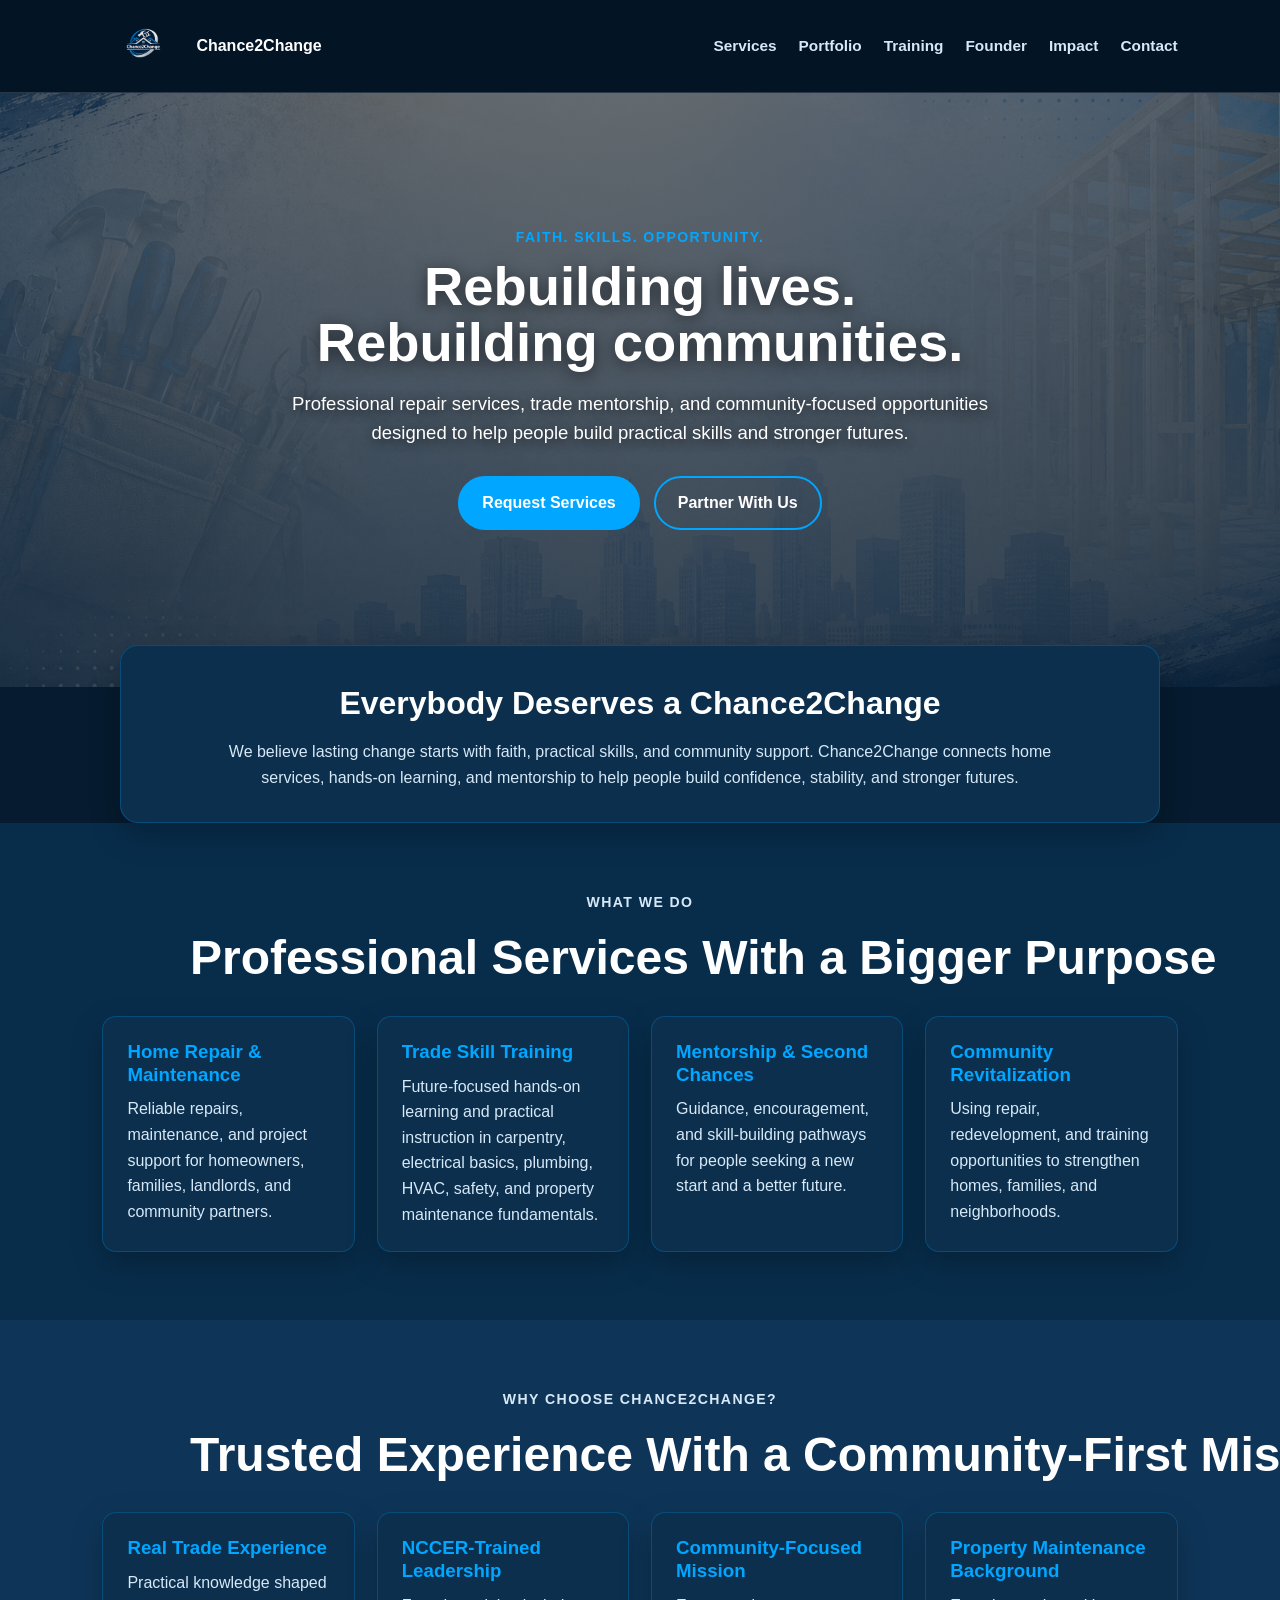
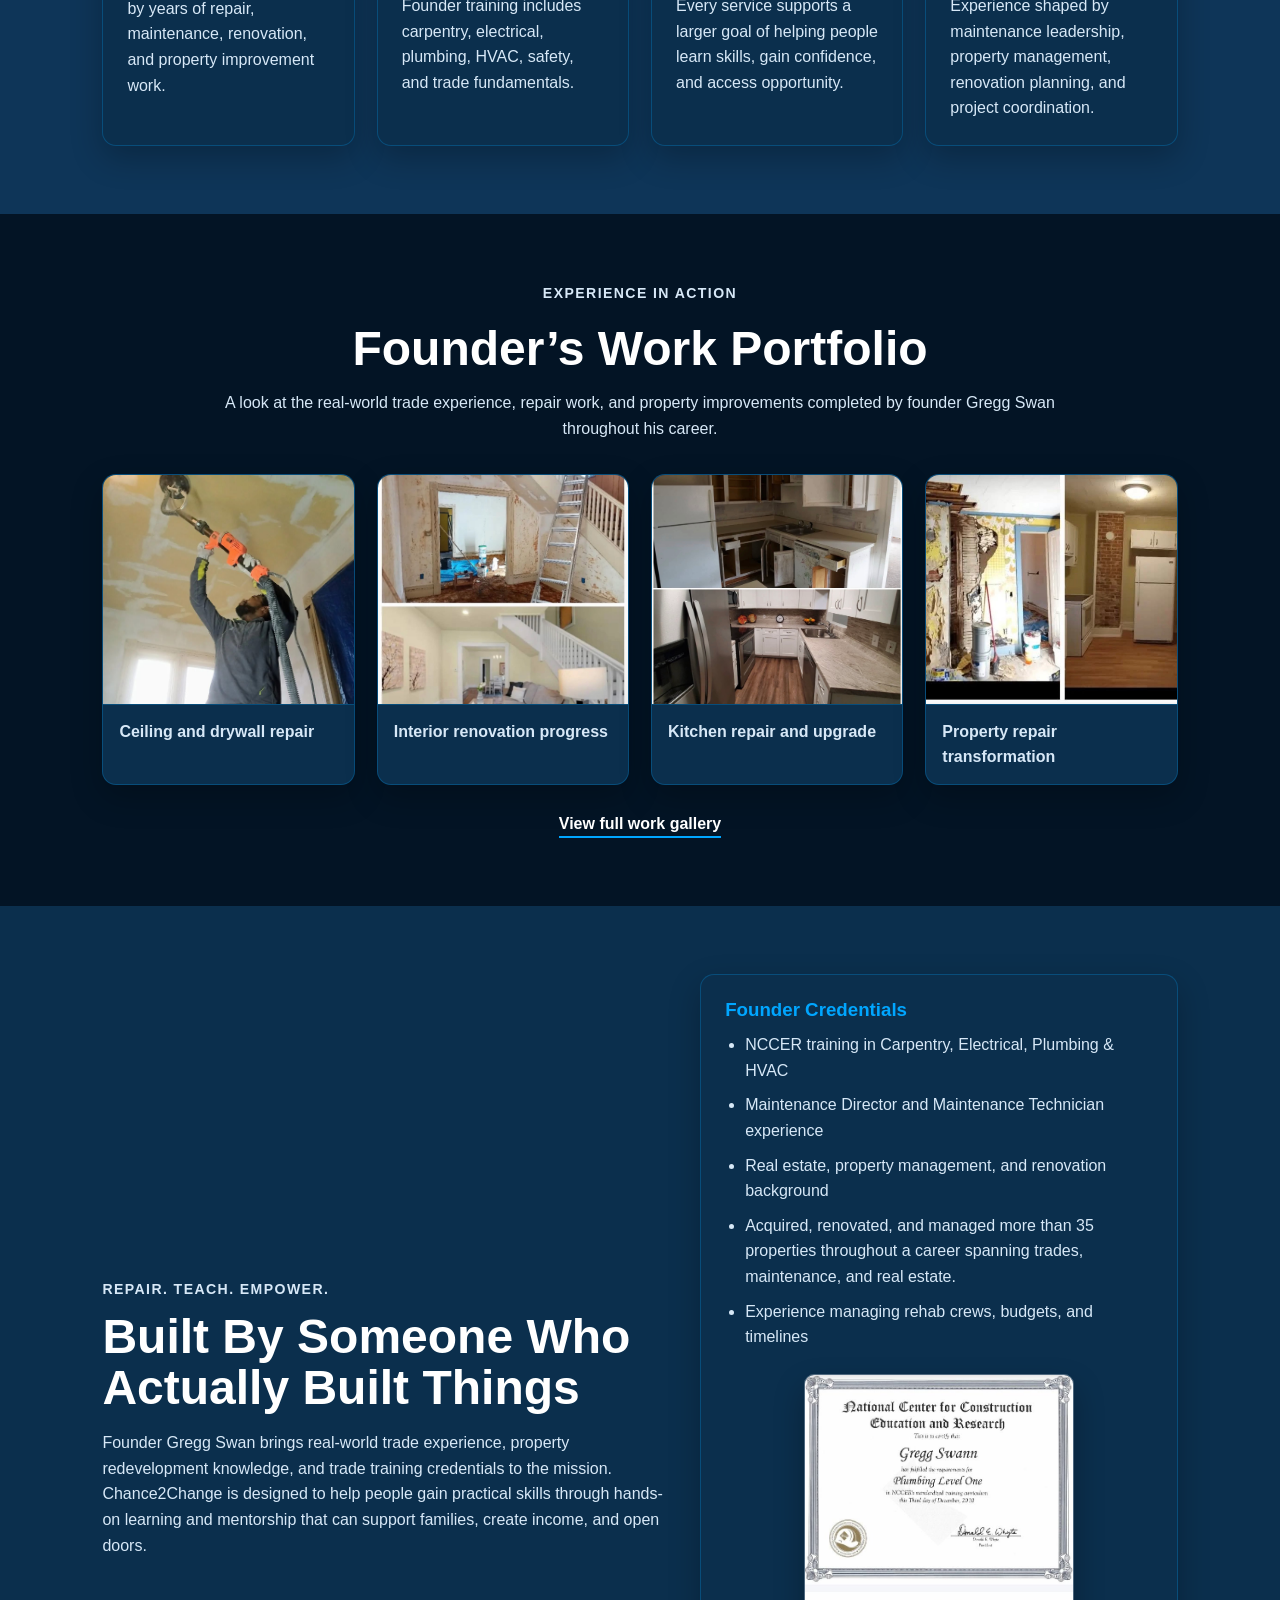
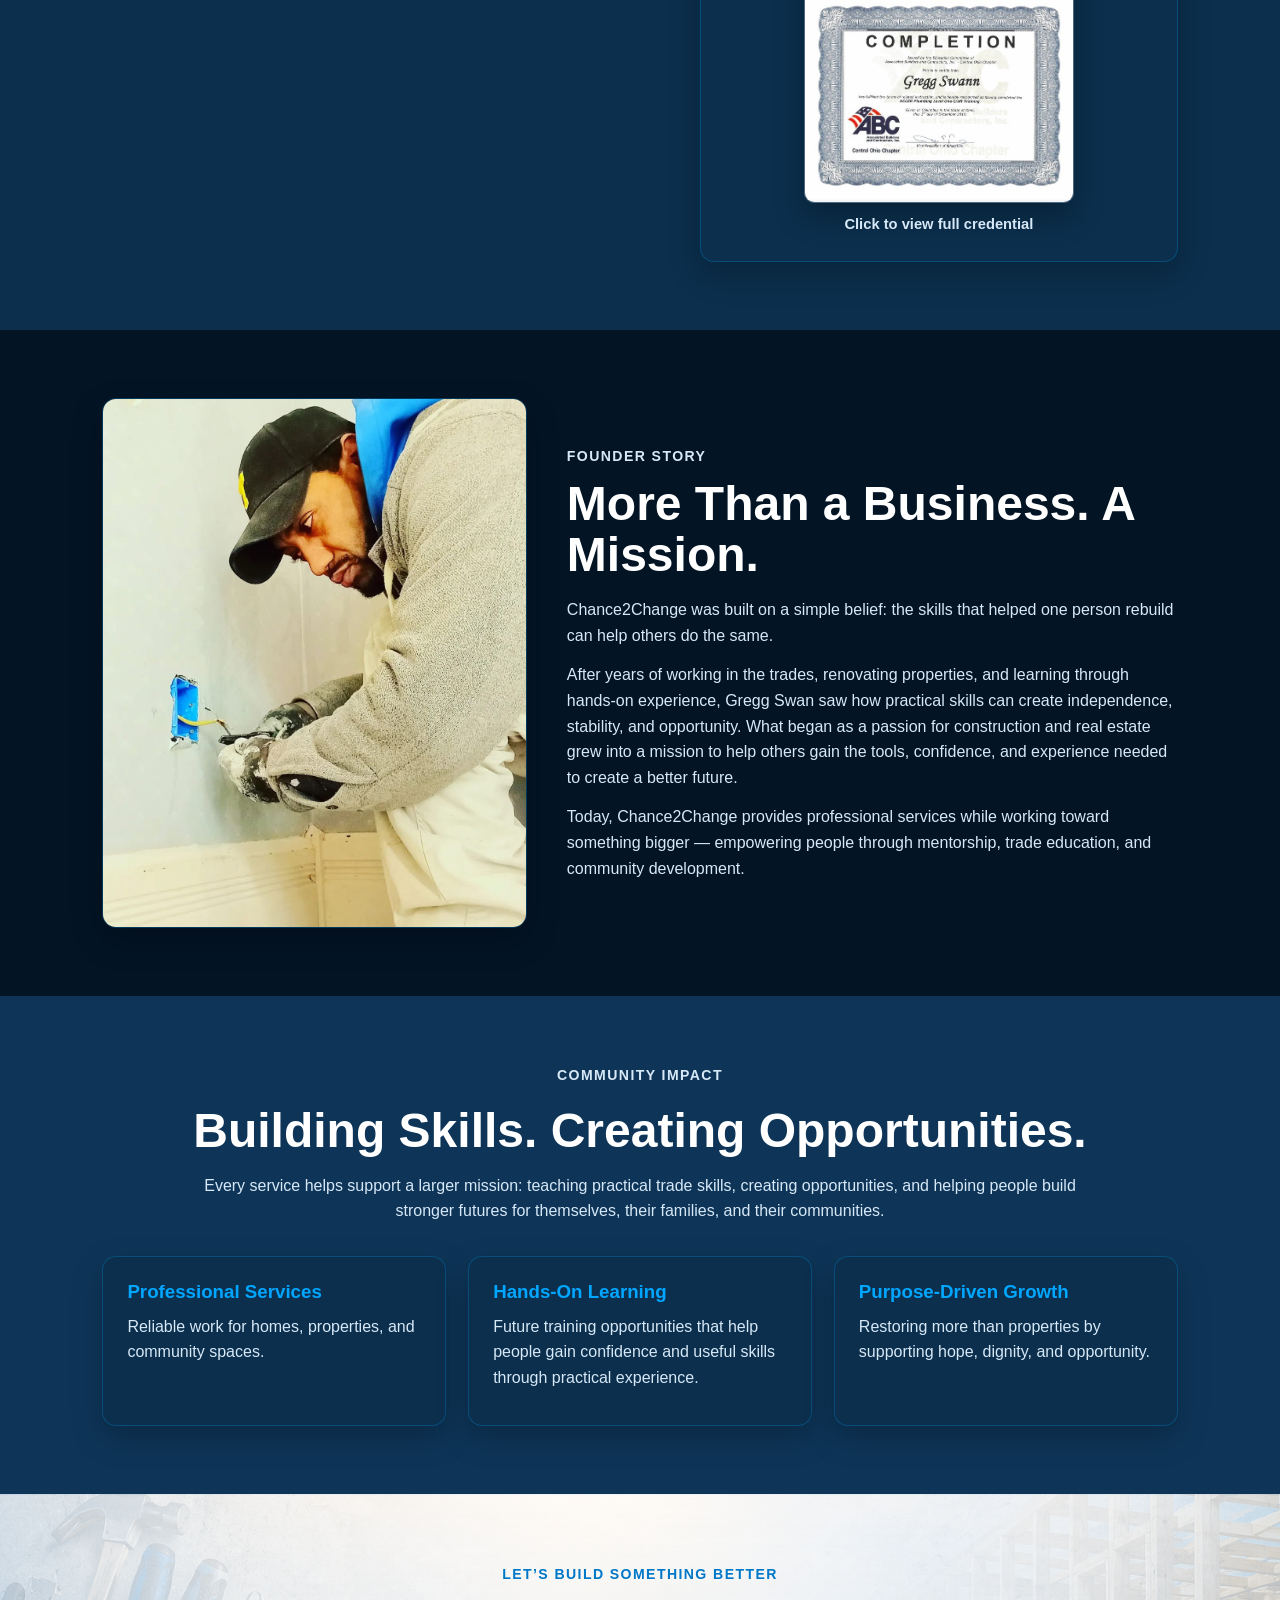
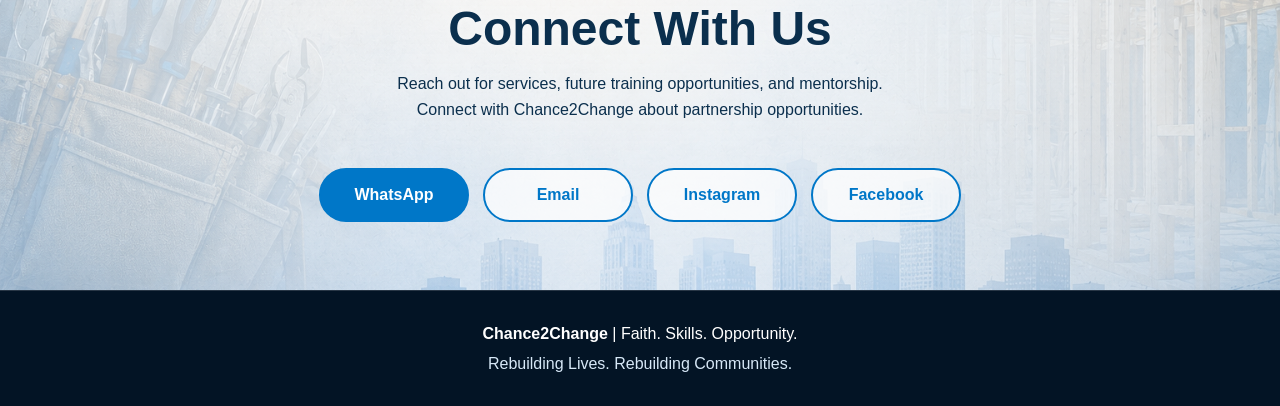
==== commit 45a891f7: "Add files via upload" ====
--- a/index.html
+++ b/index.html
@@ -43,7 +43,7 @@
     </section>
 
     <section class="mission-card" aria-labelledby="mission-heading">
-      <h2 id="mission-heading">Everybody deserves a Chance2Change.</h2>
+      <h2 id="mission-heading">Everybody Deserves a Chance2Change</h2>
       <p>
         We believe lasting change starts with faith, practical skills, and community support. Chance2Change connects home services, hands-on learning, and mentorship to help people build confidence, stability, and stronger futures.
       </p>
@@ -52,7 +52,7 @@
     <section id="services" class="section">
       <div class="section-heading">
         <p class="eyebrow">What we do</p>
-        <h2 class="single-line-heading">Professional services with a bigger purpose</h2>
+        <h2 class="single-line-heading">Professional Services With a Bigger Purpose</h2>
       </div>
 
       <div class="cards compact-cards">
@@ -81,7 +81,7 @@
     <section class="section trust-section">
       <div class="section-heading">
         <p class="eyebrow">Why Choose Chance2Change?</p>
-        <h2 class="single-line-heading">Trusted experience. Community-first mission.</h2>
+        <h2 class="single-line-heading">Trusted Experience With a Community-First Mission</h2>
       </div>
 
       <div class="cards trust-cards">
@@ -141,7 +141,7 @@
     <section id="training" class="split-section">
       <div class="split-copy">
         <p class="eyebrow">Repair. Teach. Empower.</p>
-        <h2>Built by someone who actually built things.</h2>
+        <h2>Built By Someone Who Actually Built Things</h2>
         <p>
           Founder Gregg Swan brings real-world trade experience, property redevelopment knowledge, and trade training credentials to the mission. Chance2Change is designed to help people gain practical skills through hands-on learning and mentorship that can support families, create income, and open doors.
         </p>
@@ -172,7 +172,7 @@
 
       <div class="founder-copy">
         <p class="eyebrow">Founder Story</p>
-        <h2>More than a business. A mission.</h2>
+        <h2>More Than a Business. A Mission.</h2>
         <p>
           Chance2Change was built on a simple belief: the skills that helped one person rebuild can help others do the same.
         </p>
@@ -188,7 +188,7 @@
     <section id="impact" class="section impact-section">
       <div class="section-heading">
         <p class="eyebrow">Community Impact</p>
-        <h2>Building skills. Creating opportunities.</h2>
+        <h2>Building Skills. Creating Opportunities.</h2>
         <p>
           Every service helps support a larger mission: teaching practical trade skills, creating opportunities, and helping people build stronger futures for themselves, their families, and their communities.
         </p>
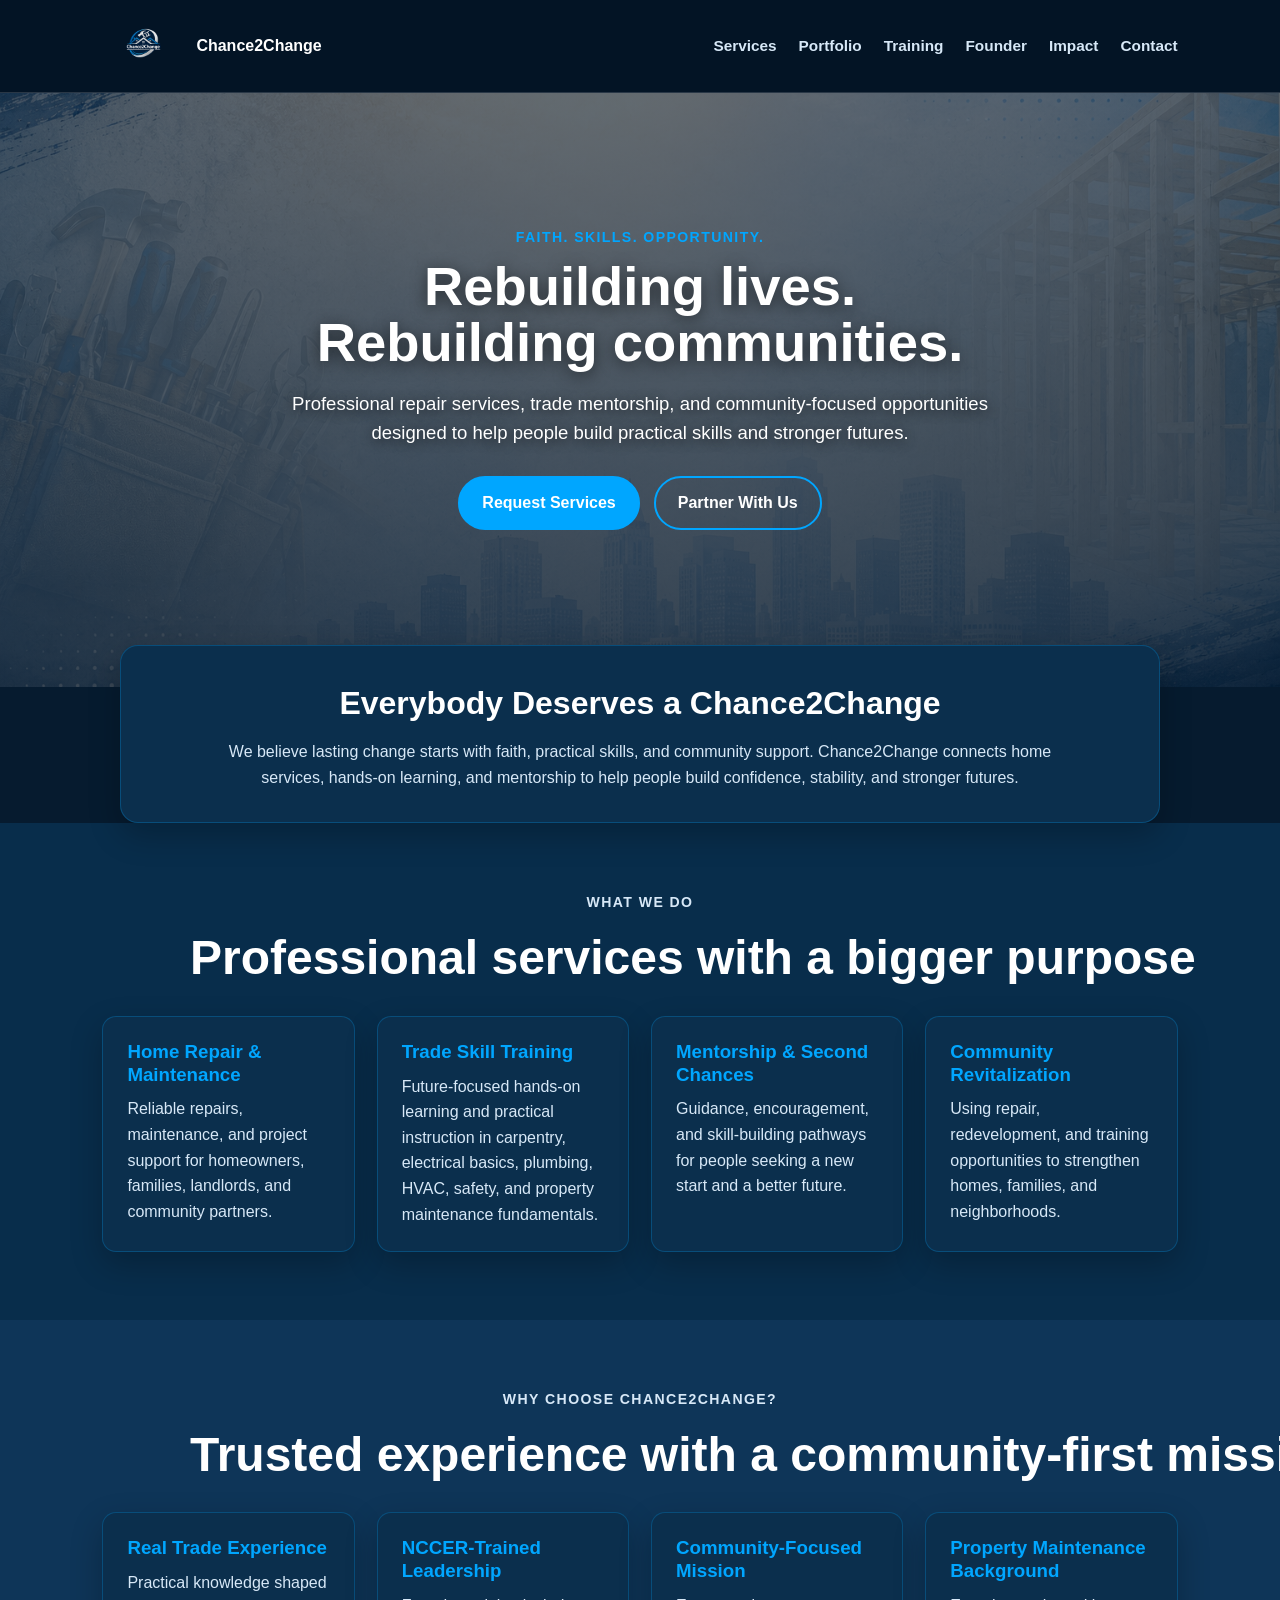
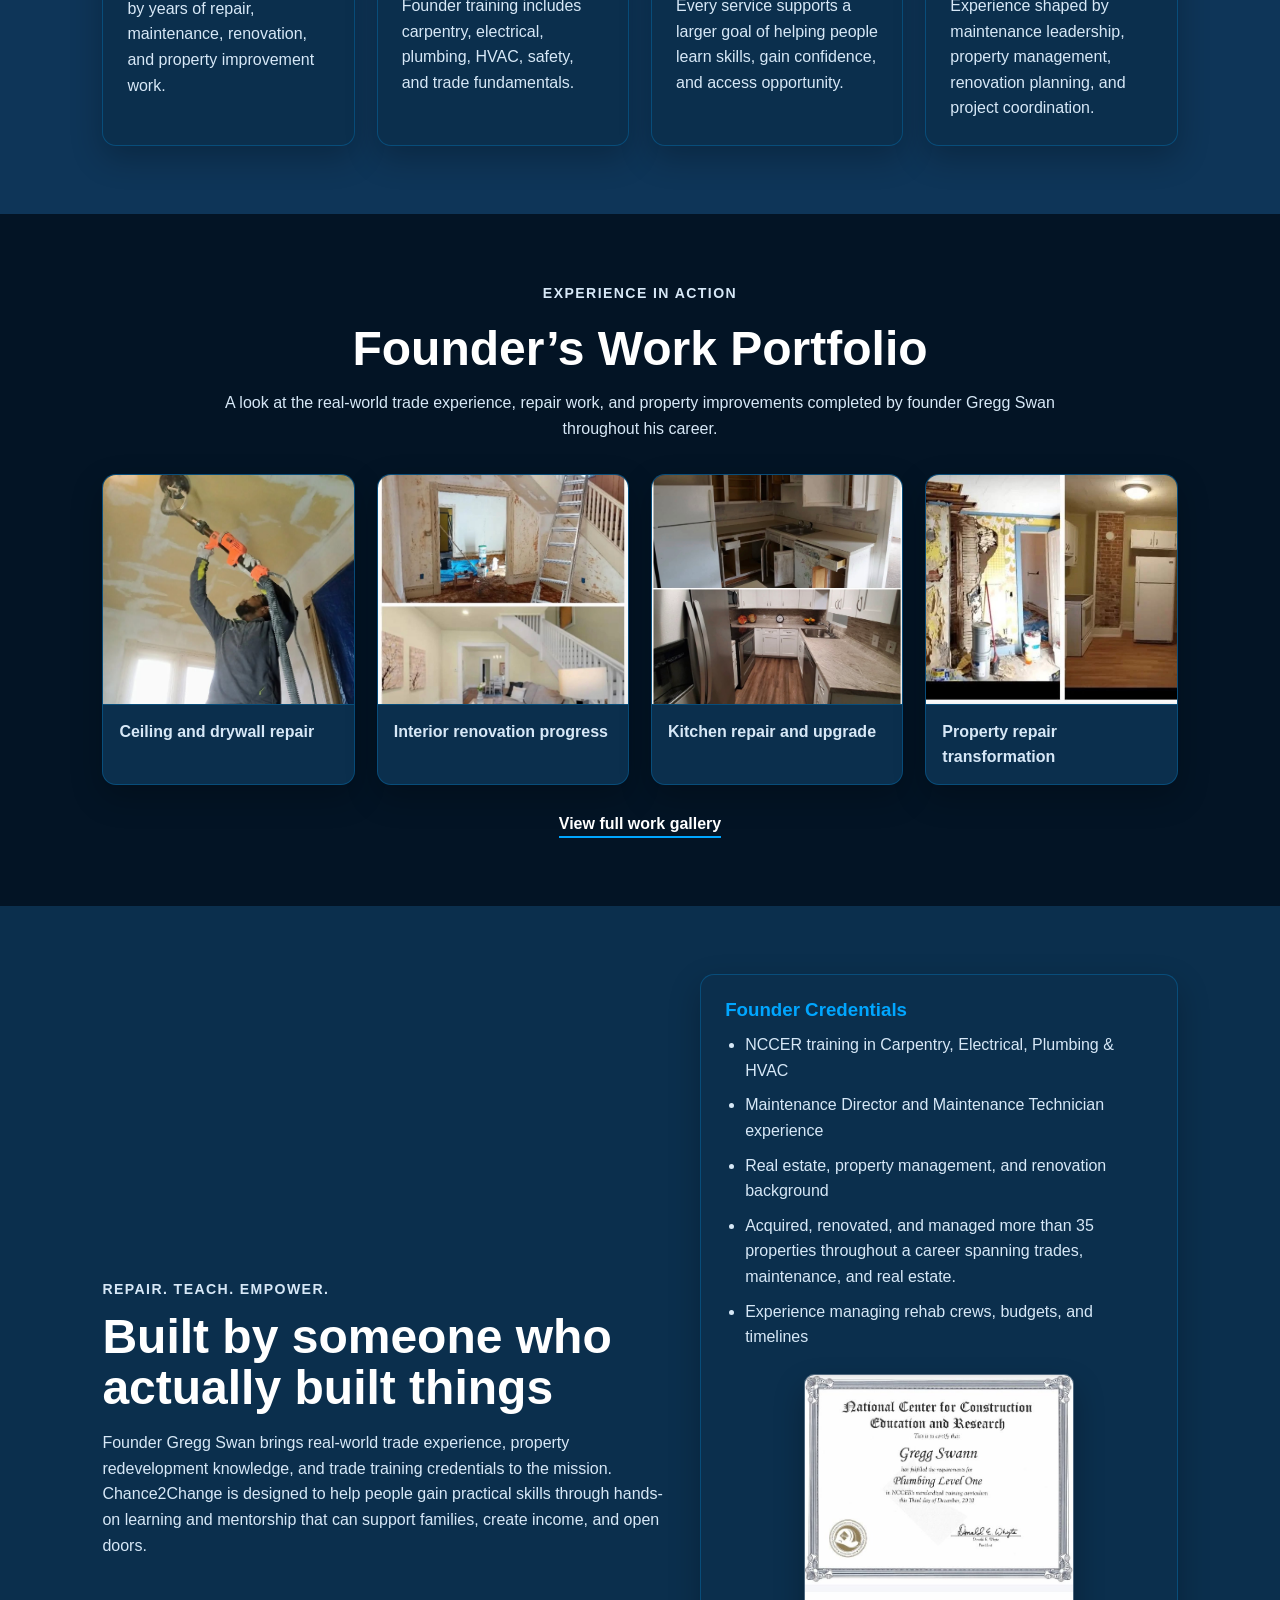
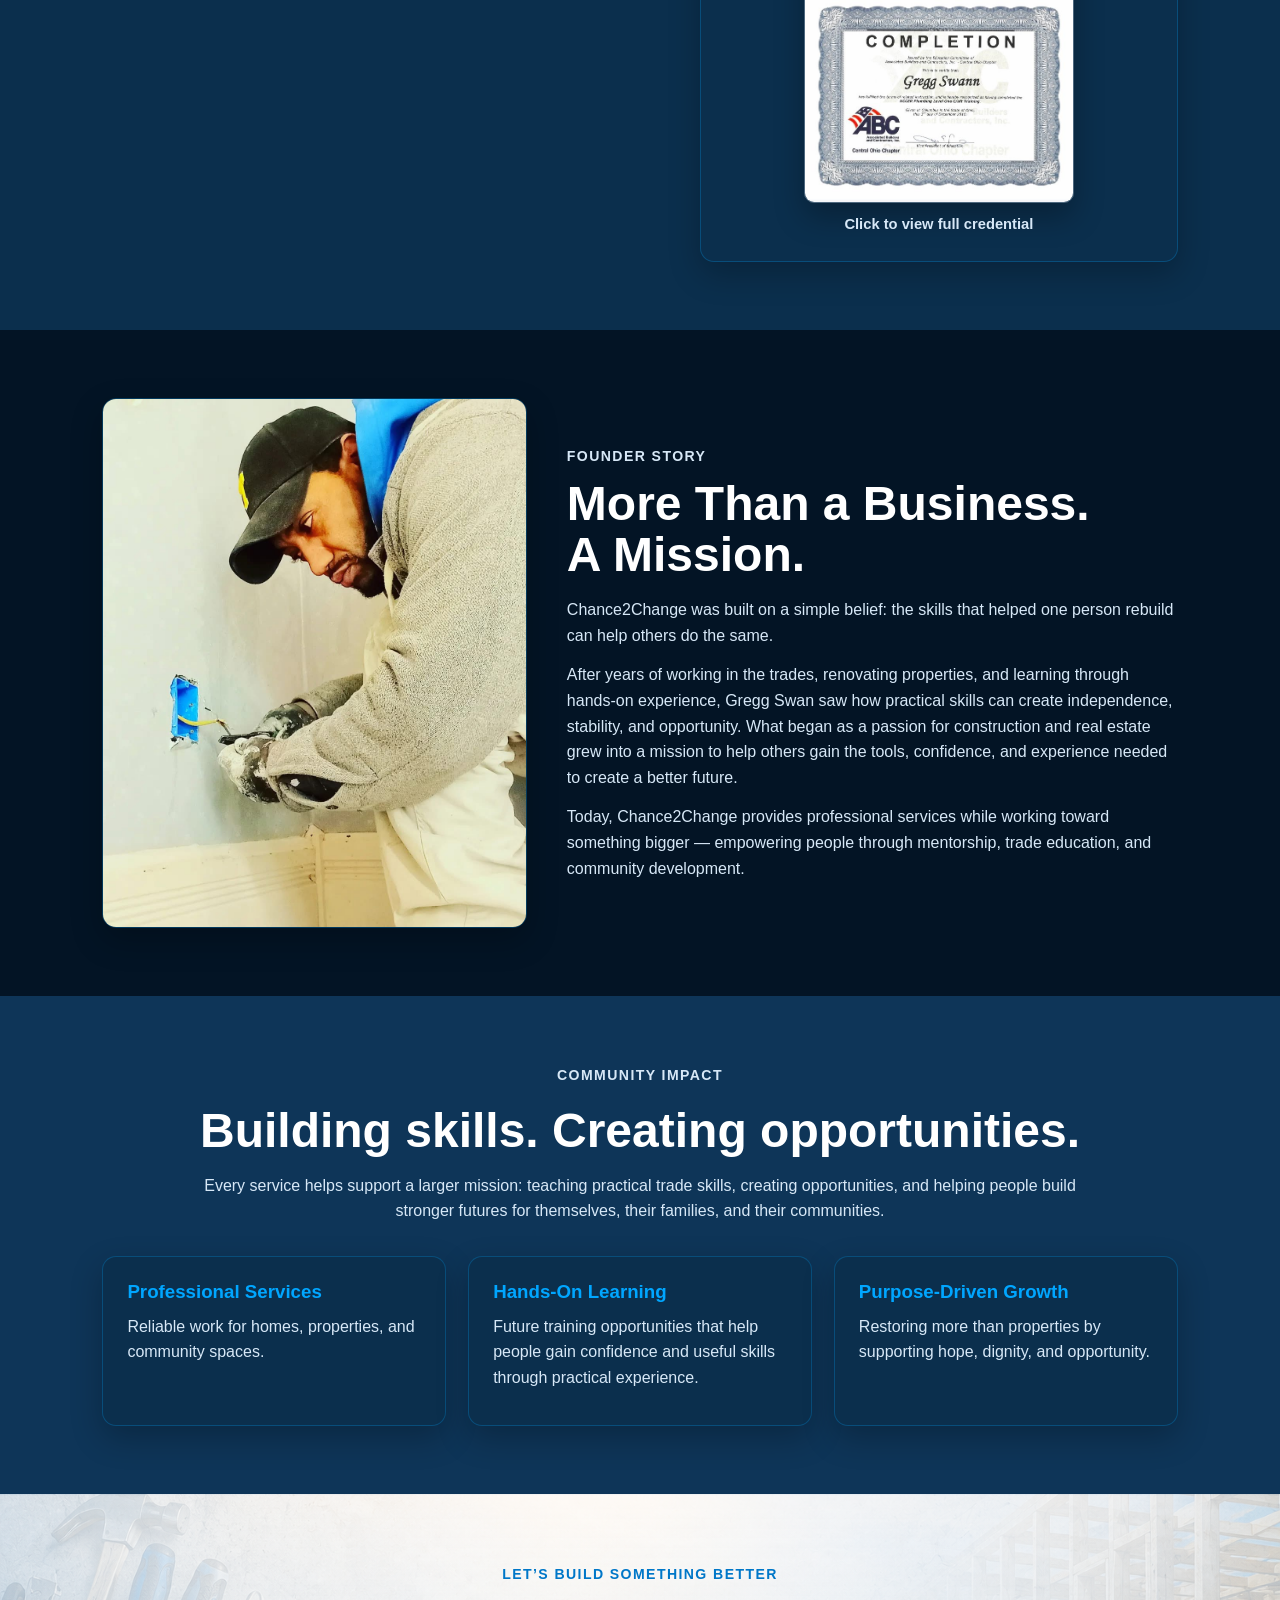
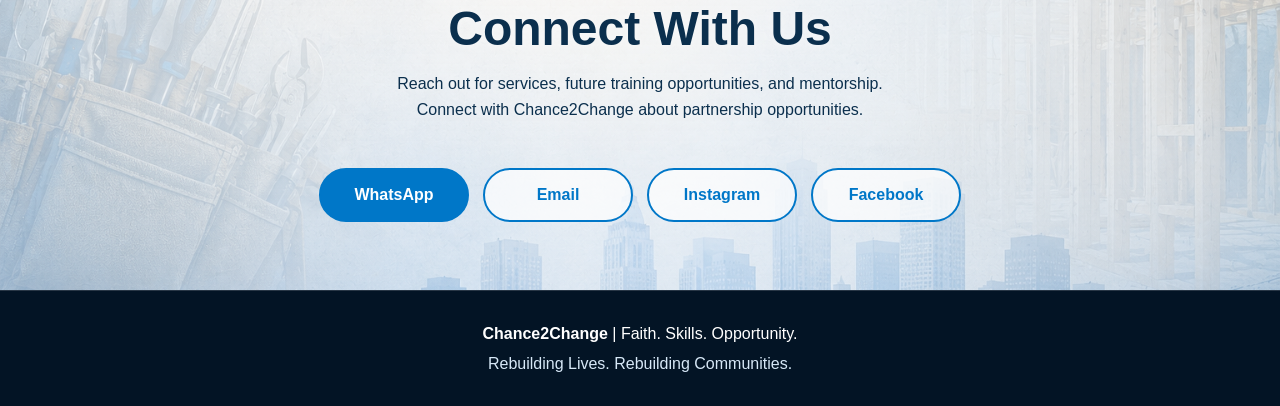
==== commit 9f8335c0: "Add files via upload" ====
--- a/index.html
+++ b/index.html
@@ -52,7 +52,7 @@
     <section id="services" class="section">
       <div class="section-heading">
         <p class="eyebrow">What we do</p>
-        <h2 class="single-line-heading">Professional Services With a Bigger Purpose</h2>
+        <h2 class="single-line-heading">Professional services with a bigger purpose</h2>
       </div>
 
       <div class="cards compact-cards">
@@ -81,7 +81,7 @@
     <section class="section trust-section">
       <div class="section-heading">
         <p class="eyebrow">Why Choose Chance2Change?</p>
-        <h2 class="single-line-heading">Trusted Experience With a Community-First Mission</h2>
+        <h2 class="single-line-heading trust-heading">Trusted experience with a community-first mission</h2>
       </div>
 
       <div class="cards trust-cards">
@@ -141,7 +141,7 @@
     <section id="training" class="split-section">
       <div class="split-copy">
         <p class="eyebrow">Repair. Teach. Empower.</p>
-        <h2>Built By Someone Who Actually Built Things</h2>
+        <h2>Built by someone who actually built things</h2>
         <p>
           Founder Gregg Swan brings real-world trade experience, property redevelopment knowledge, and trade training credentials to the mission. Chance2Change is designed to help people gain practical skills through hands-on learning and mentorship that can support families, create income, and open doors.
         </p>
@@ -172,7 +172,7 @@
 
       <div class="founder-copy">
         <p class="eyebrow">Founder Story</p>
-        <h2>More Than a Business. A Mission.</h2>
+        <h2 class="founder-story-title"><span>More Than a Business.</span><span>A Mission.</span></h2>
         <p>
           Chance2Change was built on a simple belief: the skills that helped one person rebuild can help others do the same.
         </p>
@@ -188,7 +188,7 @@
     <section id="impact" class="section impact-section">
       <div class="section-heading">
         <p class="eyebrow">Community Impact</p>
-        <h2>Building Skills. Creating Opportunities.</h2>
+        <h2>Building skills. Creating opportunities.</h2>
         <p>
           Every service helps support a larger mission: teaching practical trade skills, creating opportunities, and helping people build stronger futures for themselves, their families, and their communities.
         </p>
--- a/style.css
+++ b/style.css
@@ -230,11 +230,20 @@
 }
 
 .single-line-heading {
-  max-width: 1200px;
+  max-width: 1160px;
   margin-left: auto;
   margin-right: auto;
   white-space: nowrap;
-  font-size: clamp(2.7rem, 3.6vw, 4rem);
+  font-size: clamp(2.35rem, 3.35vw, 3.45rem);
+}
+
+.trust-heading {
+  max-width: 1120px;
+  font-size: clamp(2.15rem, 3vw, 3.15rem);
+}
+
+.founder-story-title span {
+  display: block;
 }
 
 .section p,
@@ -542,6 +551,10 @@
     font-size: clamp(1.9rem, 4vw, 3rem);
   }
 
+  .trust-heading {
+    font-size: clamp(1.9rem, 4vw, 3rem);
+  }
+
   .split-section,
   .founder-section {
     grid-template-columns: 1fr;
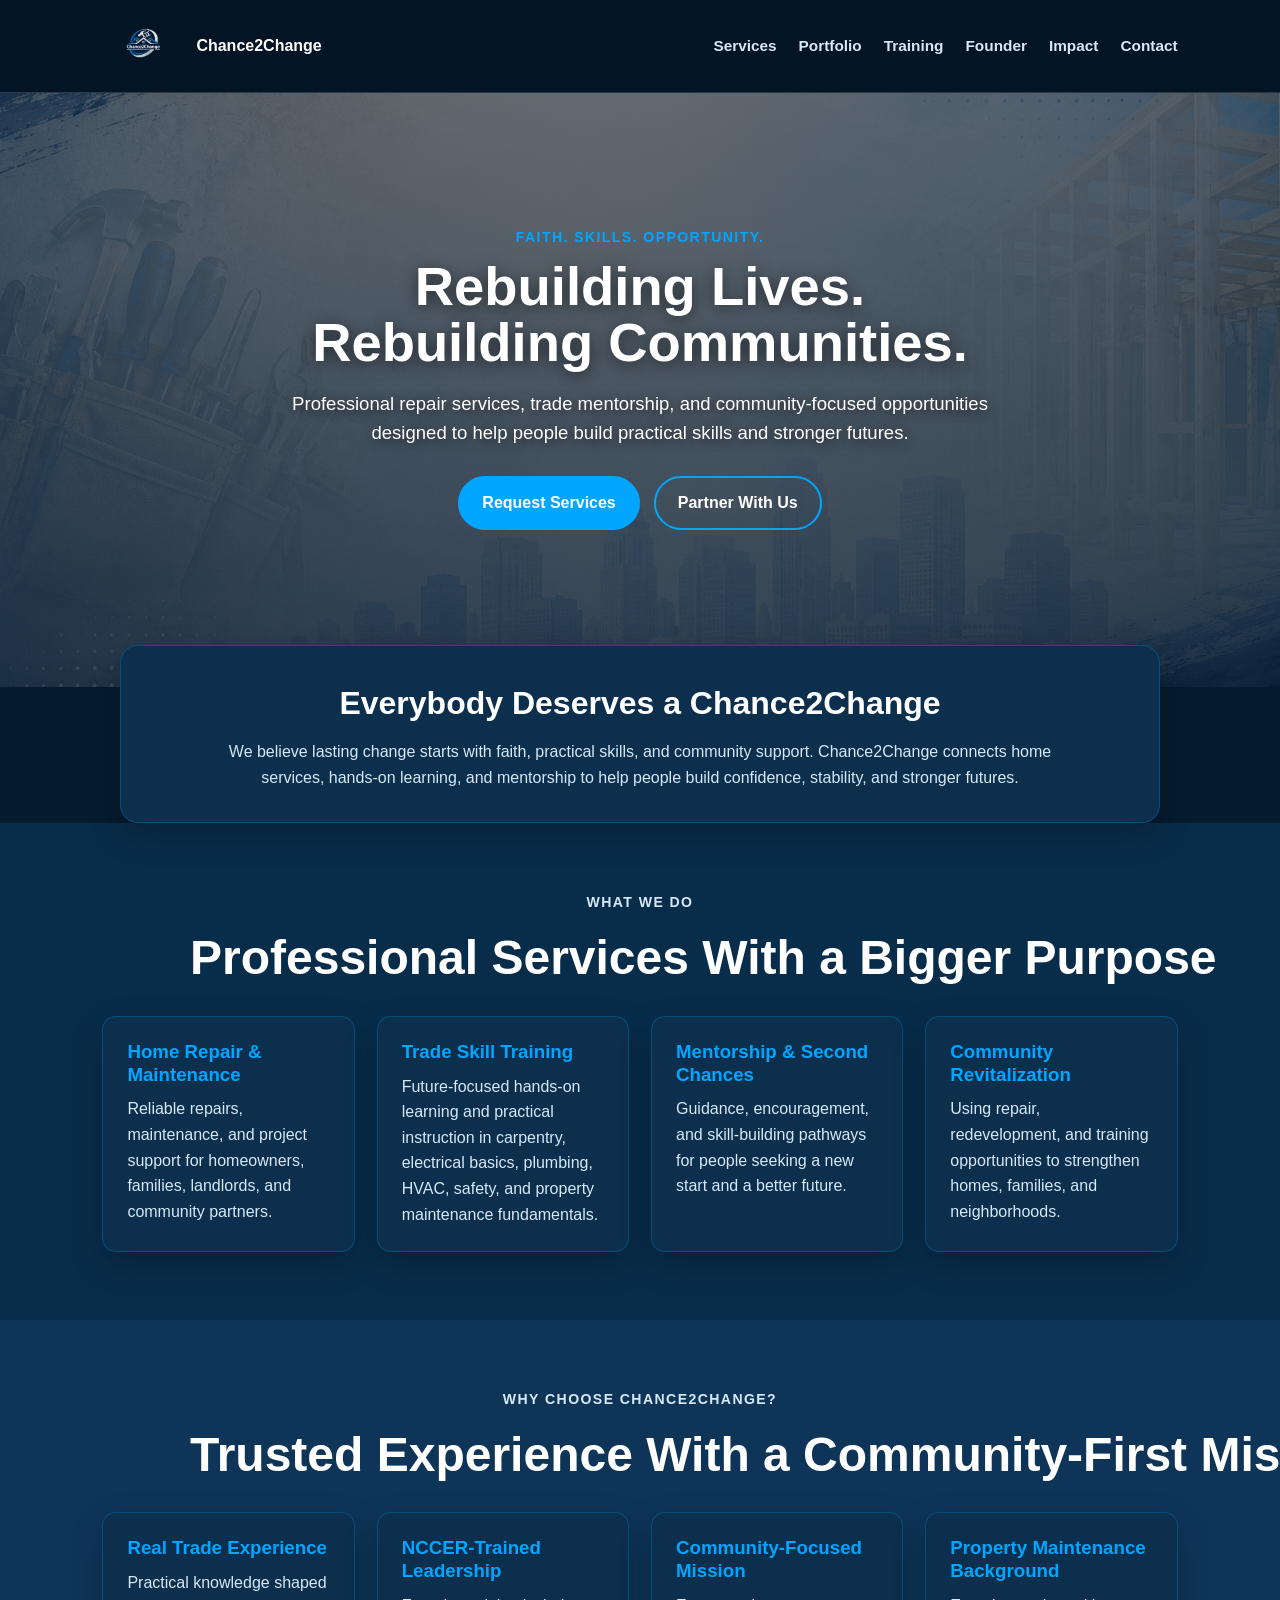
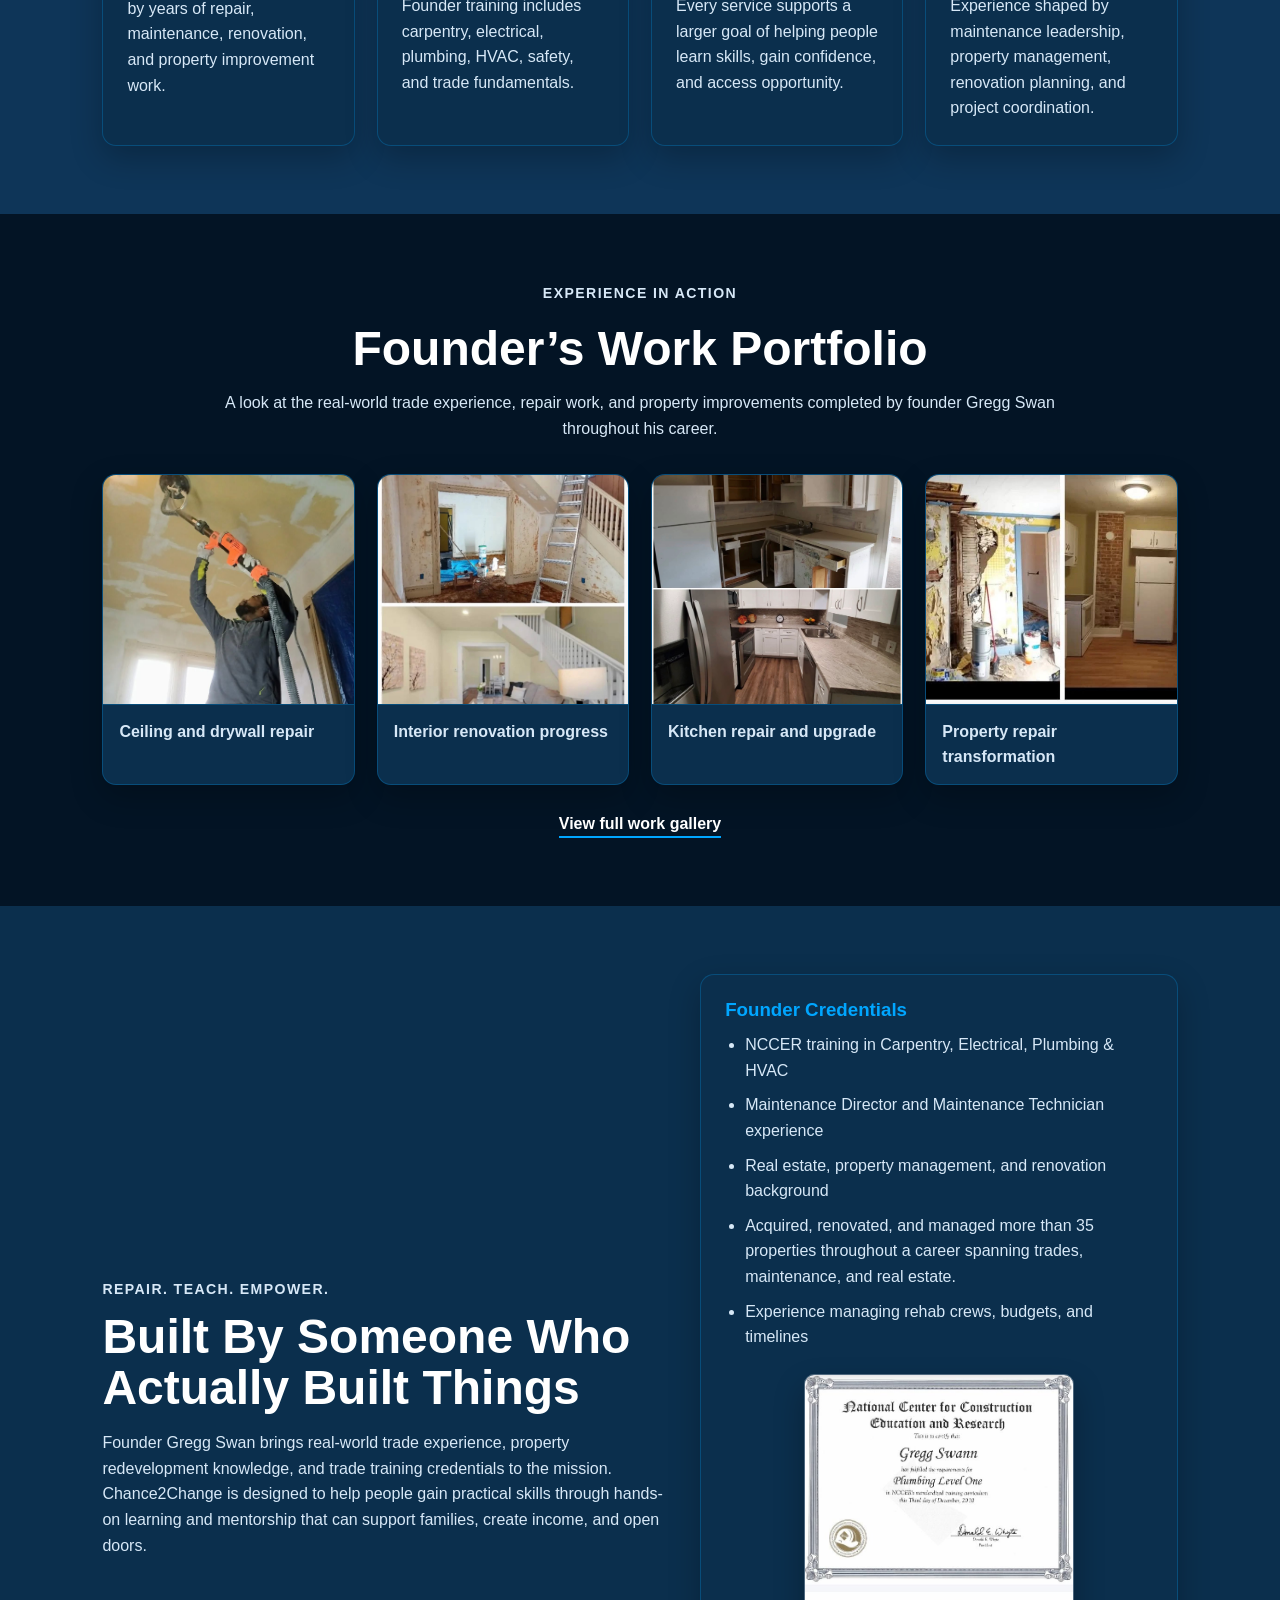
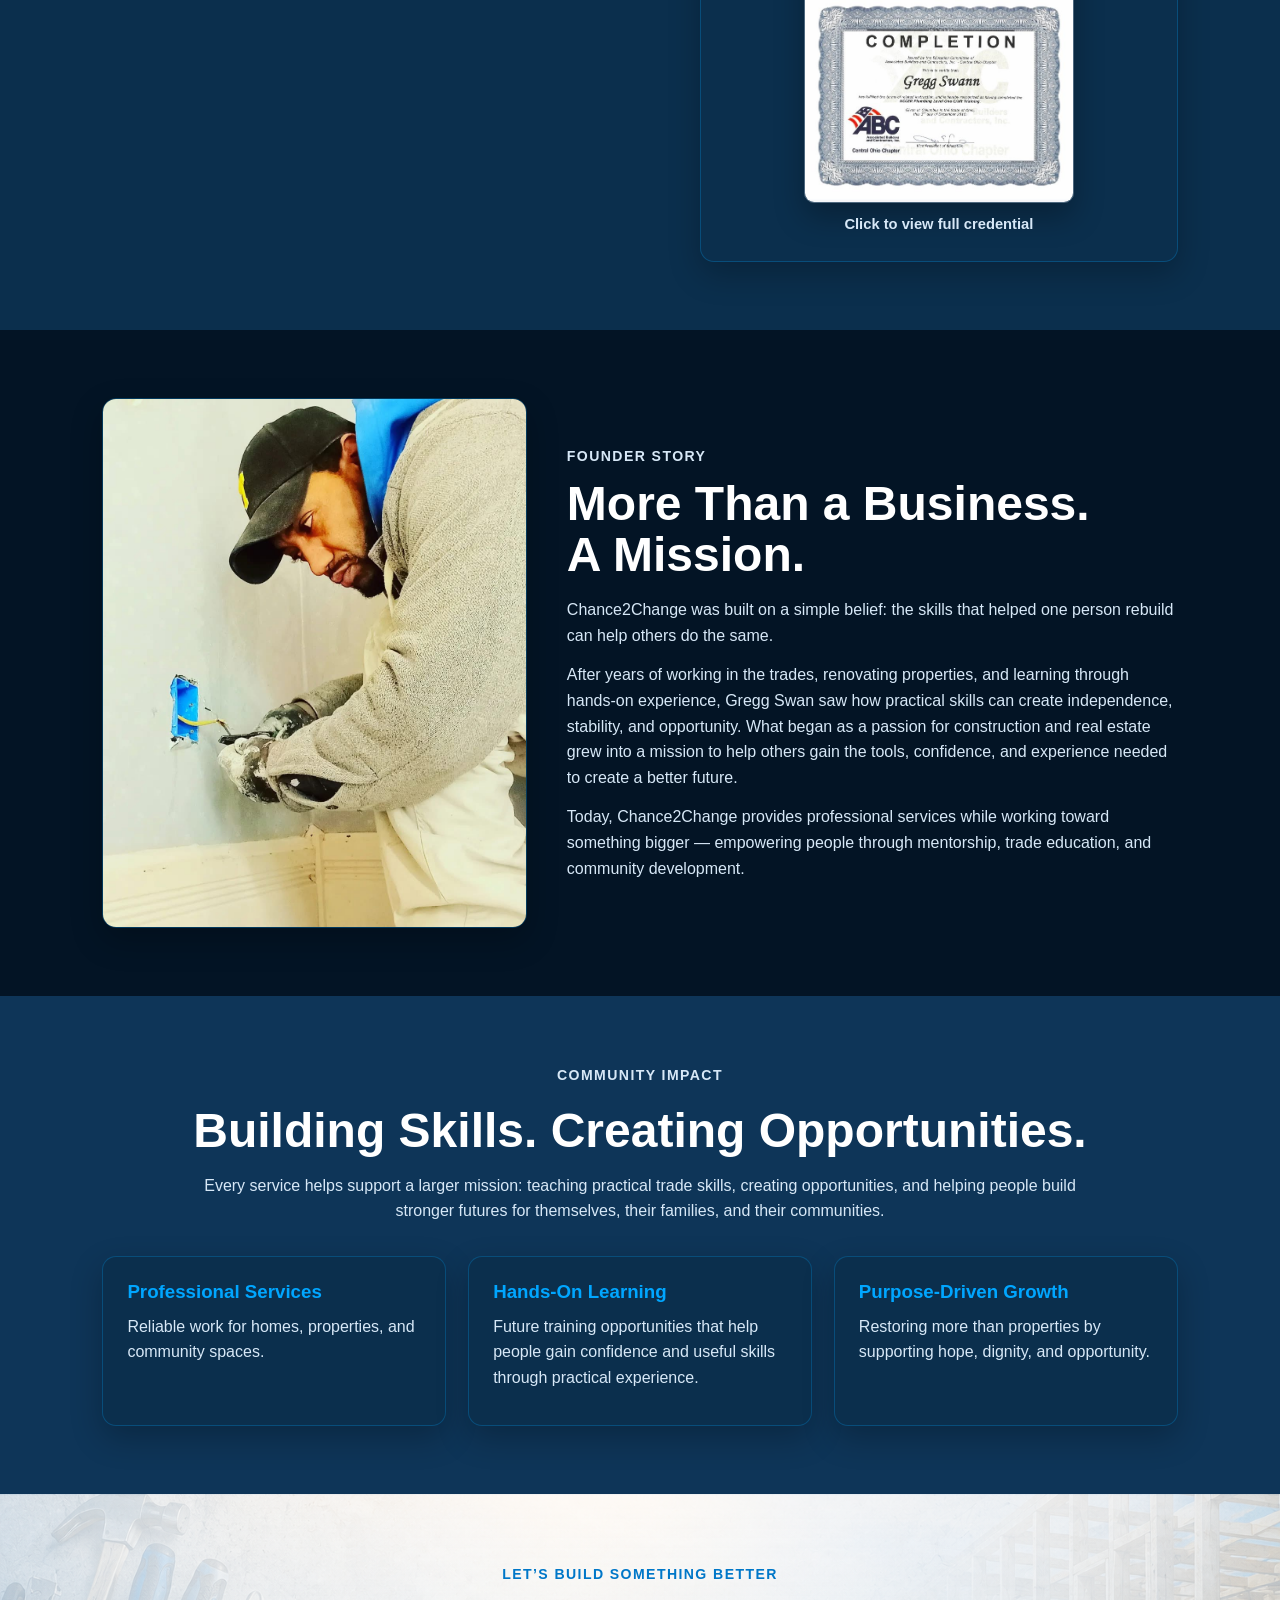
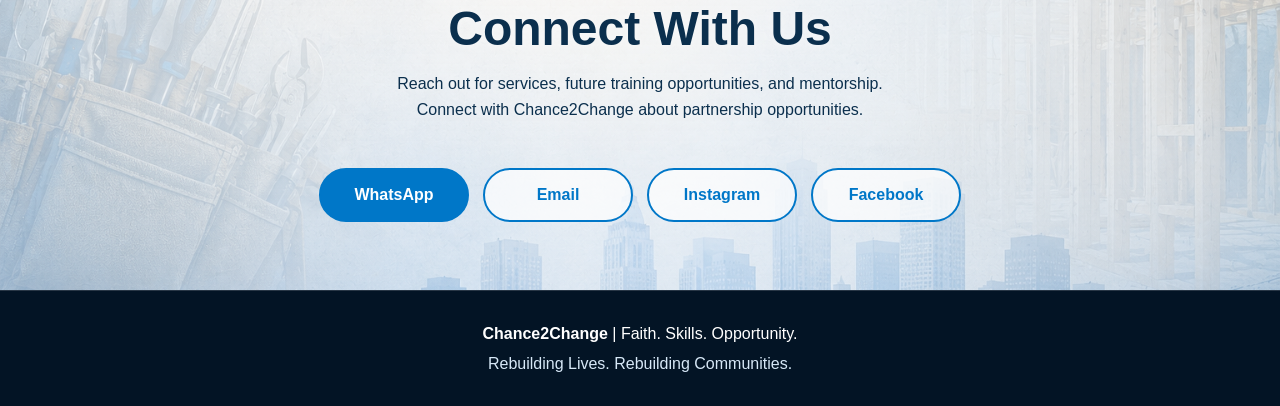
==== commit ad4a8aed: "Add files via upload" ====
--- a/index.html
+++ b/index.html
@@ -30,7 +30,7 @@
     <section id="home" class="hero">
       <div class="hero-content">
         <p class="eyebrow">Faith. Skills. Opportunity.</p>
-        <h1><span>Rebuilding lives.</span><span>Rebuilding communities.</span></h1>
+        <h1><span>Rebuilding Lives.</span><span>Rebuilding Communities.</span></h1>
         <p class="hero-text">
           Professional repair services, trade mentorship, and community-focused opportunities designed to help people build practical skills and stronger futures.
         </p>
@@ -52,7 +52,7 @@
     <section id="services" class="section">
       <div class="section-heading">
         <p class="eyebrow">What we do</p>
-        <h2 class="single-line-heading">Professional services with a bigger purpose</h2>
+        <h2 class="single-line-heading">Professional Services With a Bigger Purpose</h2>
       </div>
 
       <div class="cards compact-cards">
@@ -81,7 +81,7 @@
     <section class="section trust-section">
       <div class="section-heading">
         <p class="eyebrow">Why Choose Chance2Change?</p>
-        <h2 class="single-line-heading trust-heading">Trusted experience with a community-first mission</h2>
+        <h2 class="single-line-heading trust-heading">Trusted Experience With a Community-First Mission</h2>
       </div>
 
       <div class="cards trust-cards">
@@ -141,7 +141,7 @@
     <section id="training" class="split-section">
       <div class="split-copy">
         <p class="eyebrow">Repair. Teach. Empower.</p>
-        <h2>Built by someone who actually built things</h2>
+        <h2 class="split-heading"><span>Built By Someone Who</span><span>Actually Built Things</span></h2>
         <p>
           Founder Gregg Swan brings real-world trade experience, property redevelopment knowledge, and trade training credentials to the mission. Chance2Change is designed to help people gain practical skills through hands-on learning and mentorship that can support families, create income, and open doors.
         </p>
@@ -188,7 +188,7 @@
     <section id="impact" class="section impact-section">
       <div class="section-heading">
         <p class="eyebrow">Community Impact</p>
-        <h2>Building skills. Creating opportunities.</h2>
+        <h2>Building Skills. Creating Opportunities.</h2>
         <p>
           Every service helps support a larger mission: teaching practical trade skills, creating opportunities, and helping people build stronger futures for themselves, their families, and their communities.
         </p>
--- a/style.css
+++ b/style.css
@@ -230,19 +230,23 @@
 }
 
 .single-line-heading {
-  max-width: 1160px;
+  max-width: 1120px;
   margin-left: auto;
   margin-right: auto;
   white-space: nowrap;
-  font-size: clamp(2.35rem, 3.35vw, 3.45rem);
+  font-size: clamp(2.05rem, 2.9vw, 3rem);
 }
 
 .trust-heading {
-  max-width: 1120px;
-  font-size: clamp(2.15rem, 3vw, 3.15rem);
+  max-width: 1080px;
+  font-size: clamp(1.9rem, 2.55vw, 2.65rem);
 }
 
 .founder-story-title span {
+  display: block;
+}
+
+.split-heading span {
   display: block;
 }
 
@@ -552,7 +556,7 @@
   }
 
   .trust-heading {
-    font-size: clamp(1.9rem, 4vw, 3rem);
+    font-size: clamp(1.8rem, 4vw, 2.75rem);
   }
 
   .split-section,
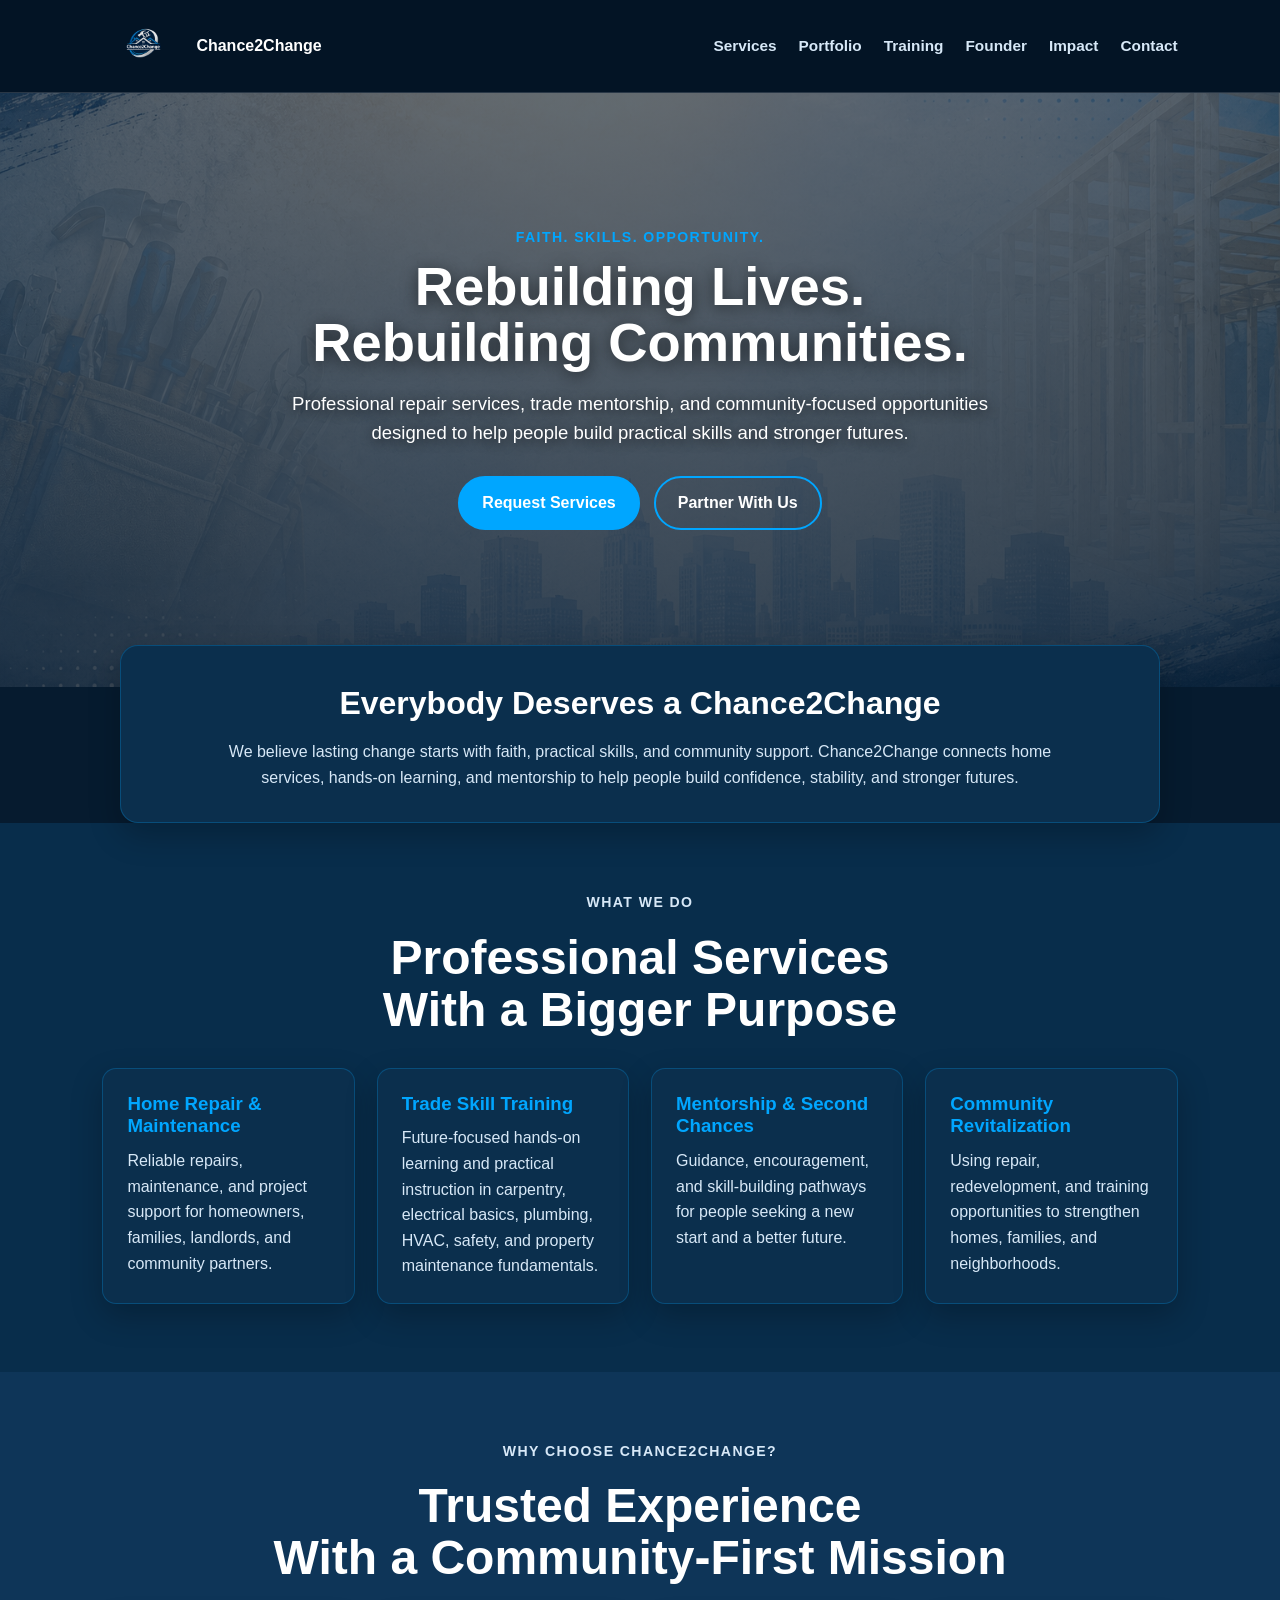
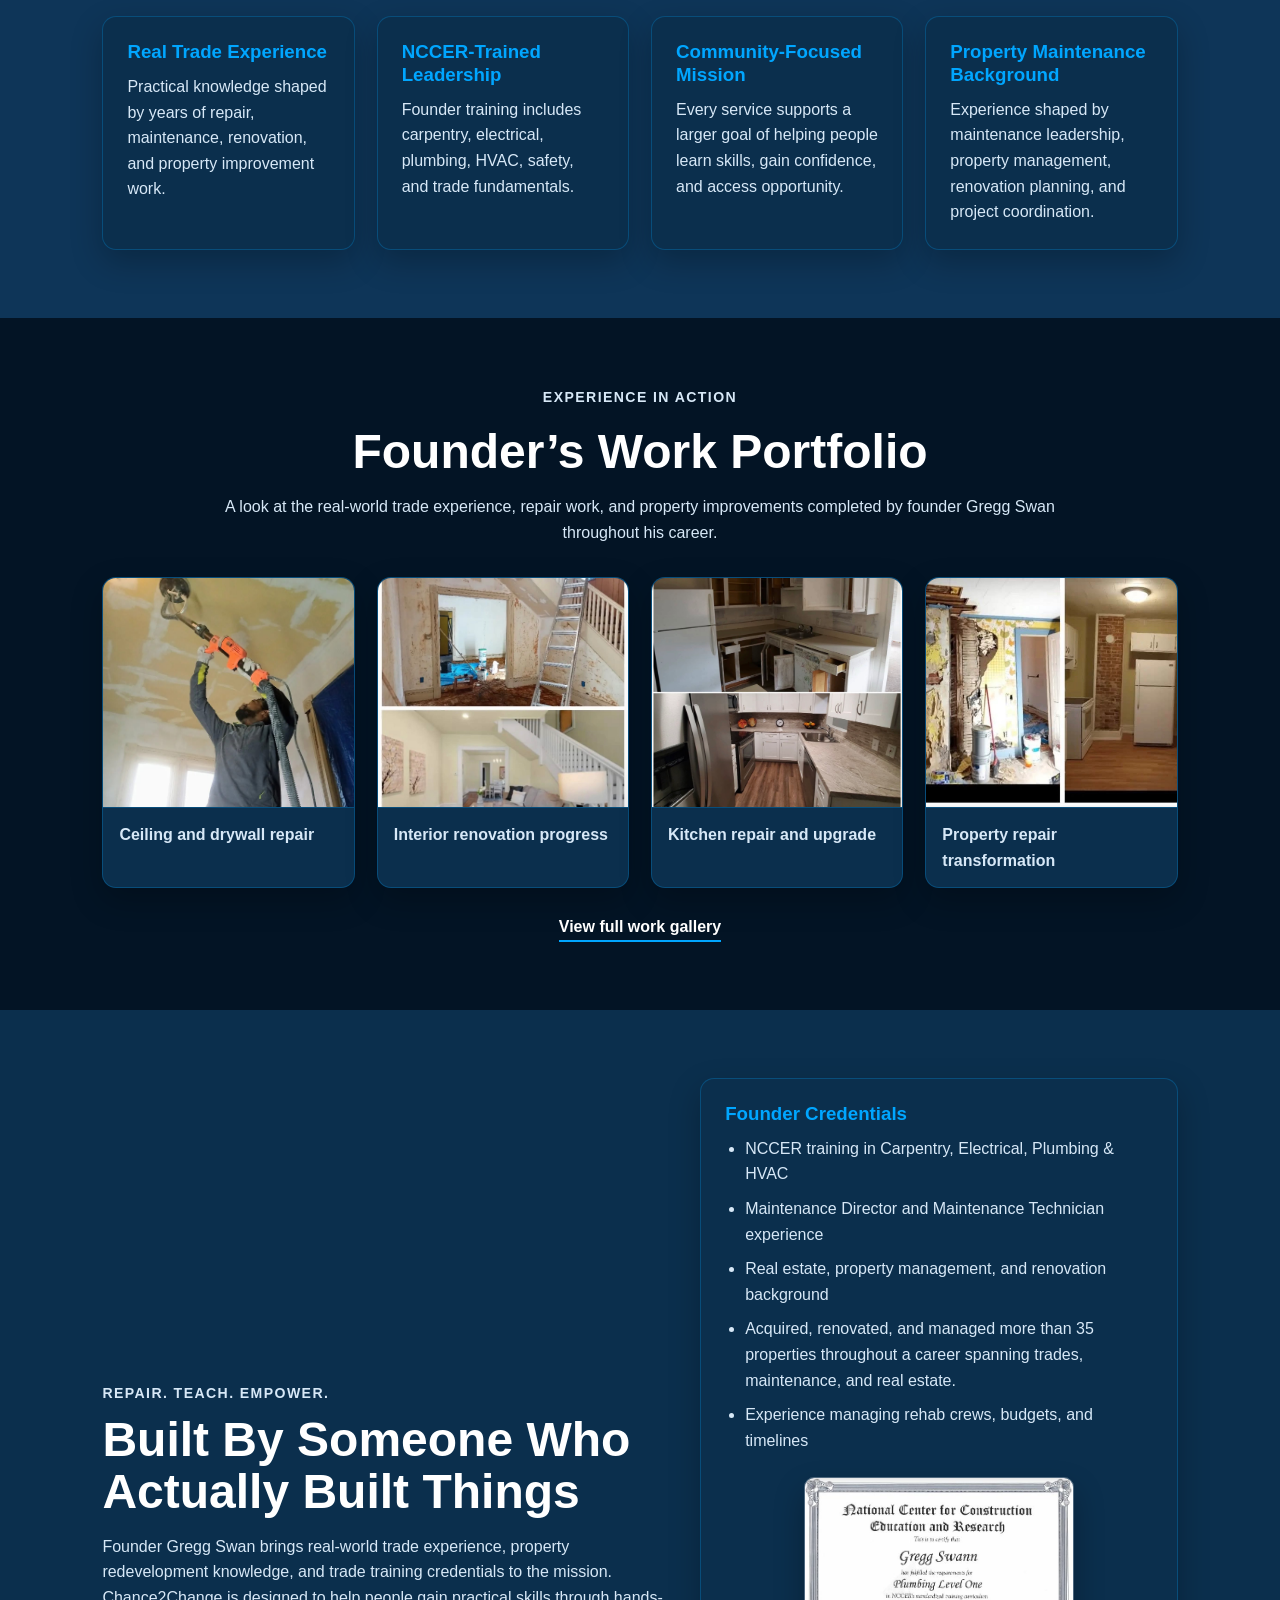
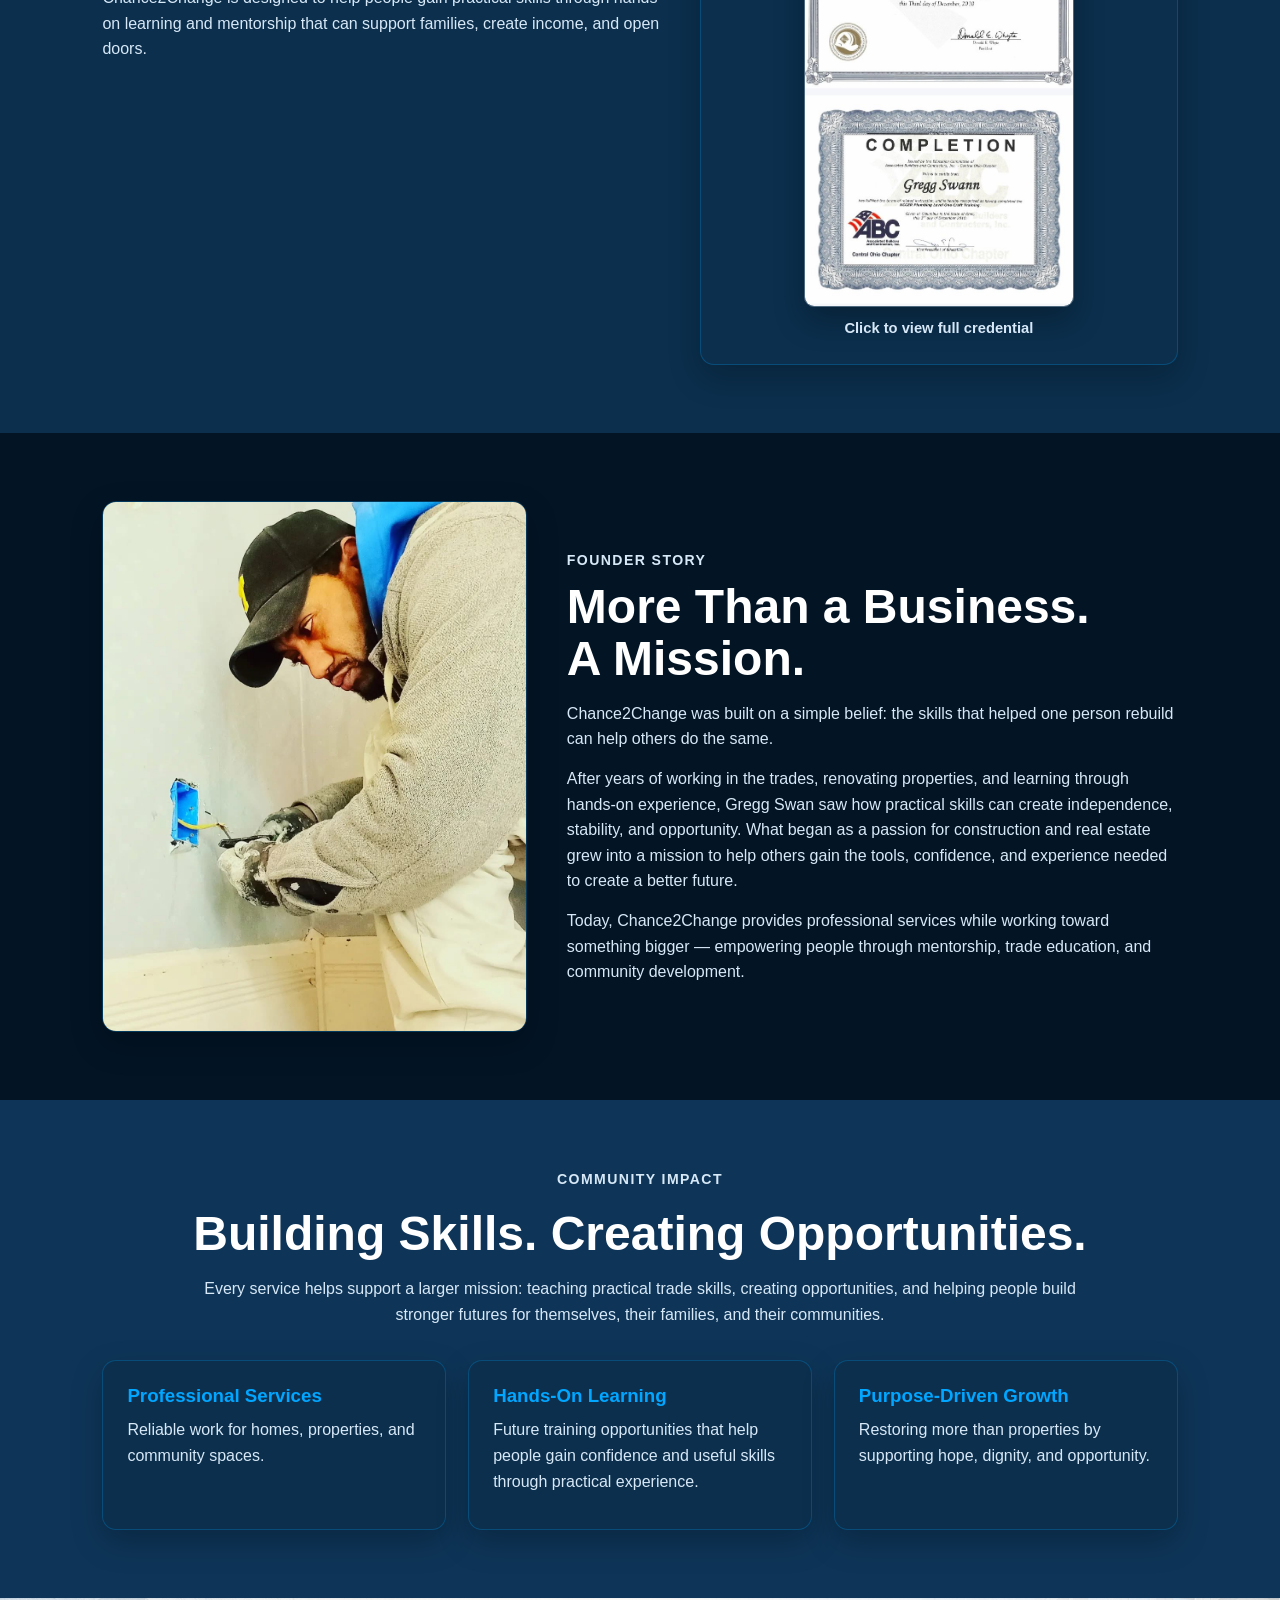
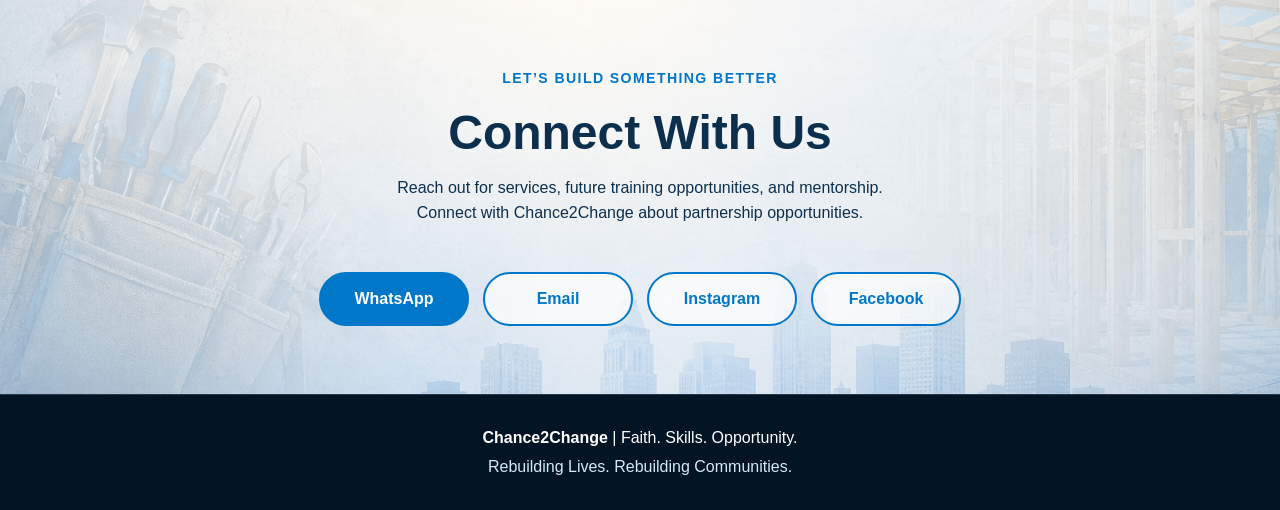
==== commit 426dcb73: "Add files via upload" ====
--- a/index.html
+++ b/index.html
@@ -52,7 +52,7 @@
     <section id="services" class="section">
       <div class="section-heading">
         <p class="eyebrow">What we do</p>
-        <h2 class="single-line-heading">Professional Services With a Bigger Purpose</h2>
+        <h2 class="balanced-heading"><span>Professional Services</span><span>With a Bigger Purpose</span></h2>
       </div>
 
       <div class="cards compact-cards">
@@ -81,7 +81,7 @@
     <section class="section trust-section">
       <div class="section-heading">
         <p class="eyebrow">Why Choose Chance2Change?</p>
-        <h2 class="single-line-heading trust-heading">Trusted Experience With a Community-First Mission</h2>
+        <h2 class="balanced-heading trust-heading"><span>Trusted Experience</span><span>With a Community-First Mission</span></h2>
       </div>
 
       <div class="cards trust-cards">
--- a/style.css
+++ b/style.css
@@ -229,17 +229,20 @@
   margin-bottom: 16px;
 }
 
-.single-line-heading {
-  max-width: 1120px;
+.balanced-heading {
+  max-width: 920px;
   margin-left: auto;
   margin-right: auto;
-  white-space: nowrap;
-  font-size: clamp(2.05rem, 2.9vw, 3rem);
+  font-size: clamp(2.35rem, 3.25vw, 3.35rem);
 }
 
 .trust-heading {
-  max-width: 1080px;
-  font-size: clamp(1.9rem, 2.55vw, 2.65rem);
+  max-width: 940px;
+  font-size: clamp(2.2rem, 3vw, 3.15rem);
+}
+
+.balanced-heading span {
+  display: block;
 }
 
 .founder-story-title span {
@@ -550,8 +553,7 @@
     grid-template-columns: repeat(2, minmax(0, 1fr));
   }
 
-  .single-line-heading {
-    white-space: normal;
+  .balanced-heading {
     font-size: clamp(1.9rem, 4vw, 3rem);
   }
 
